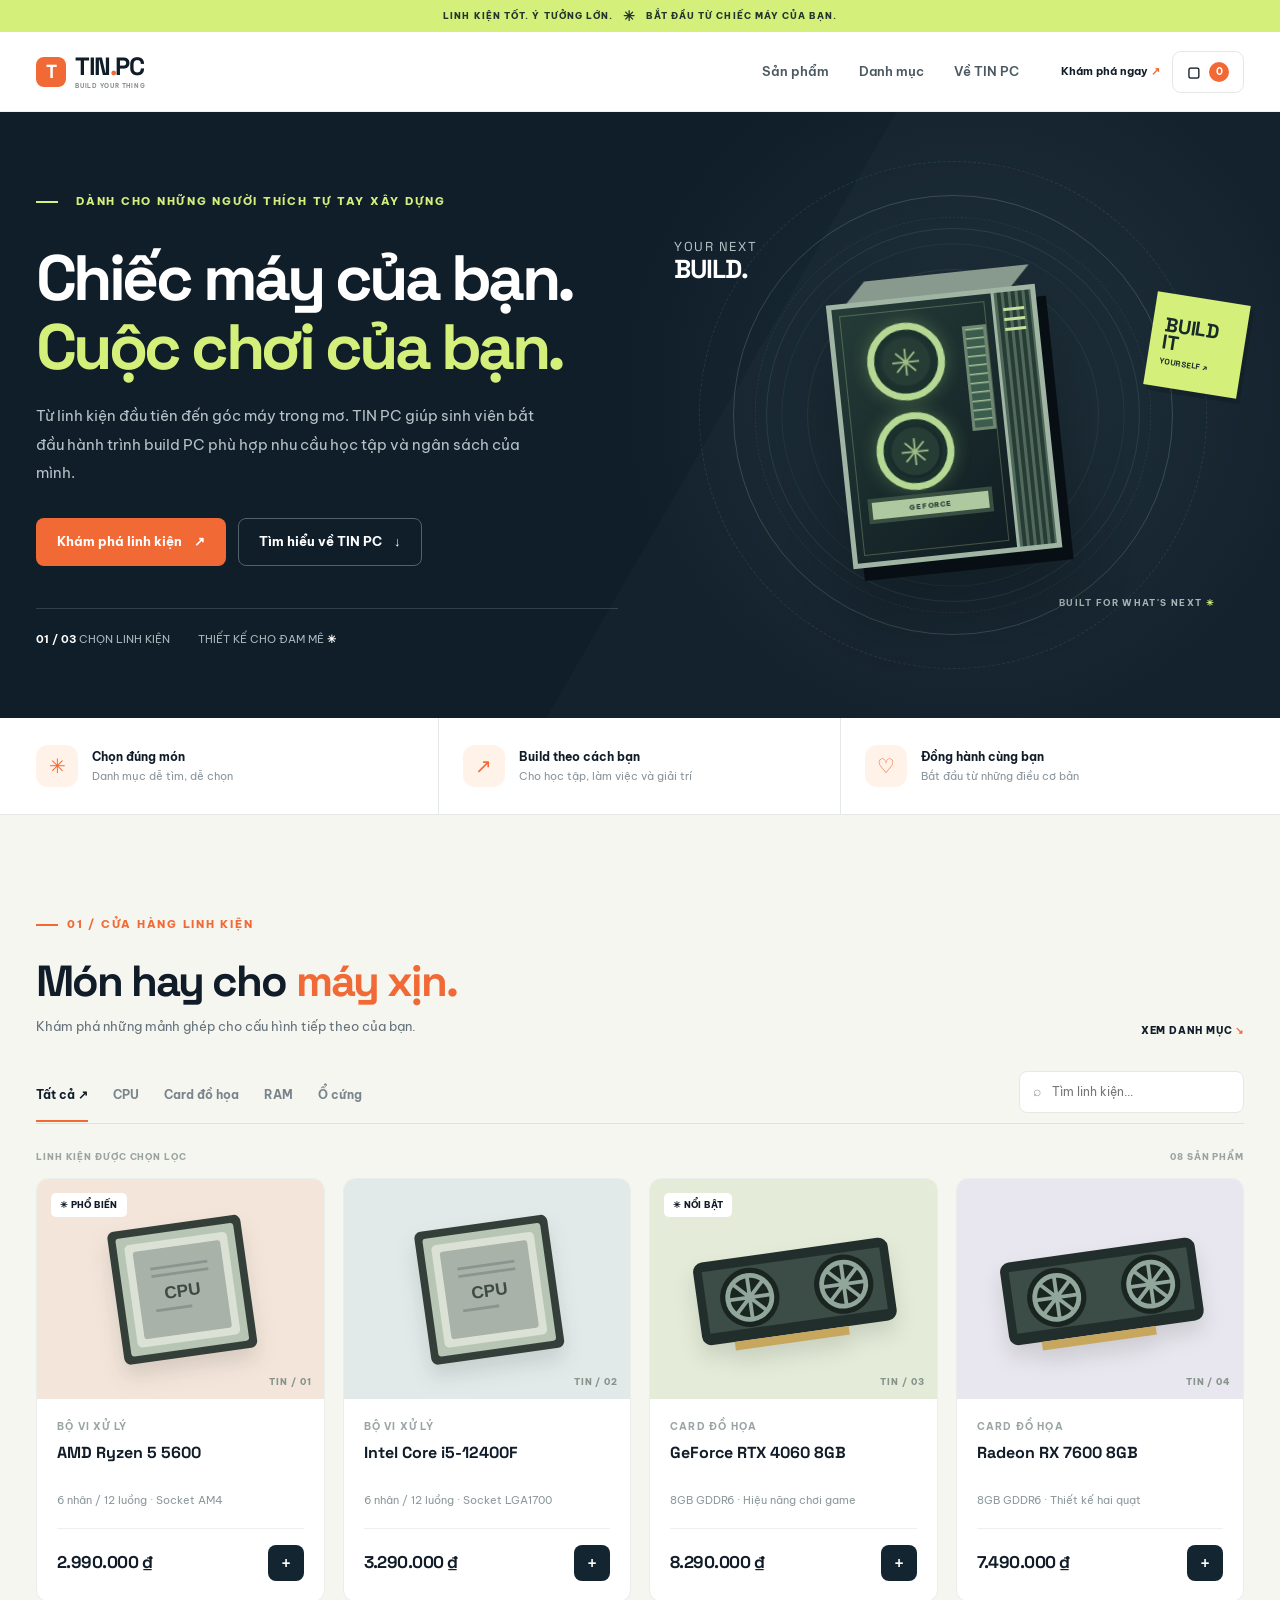
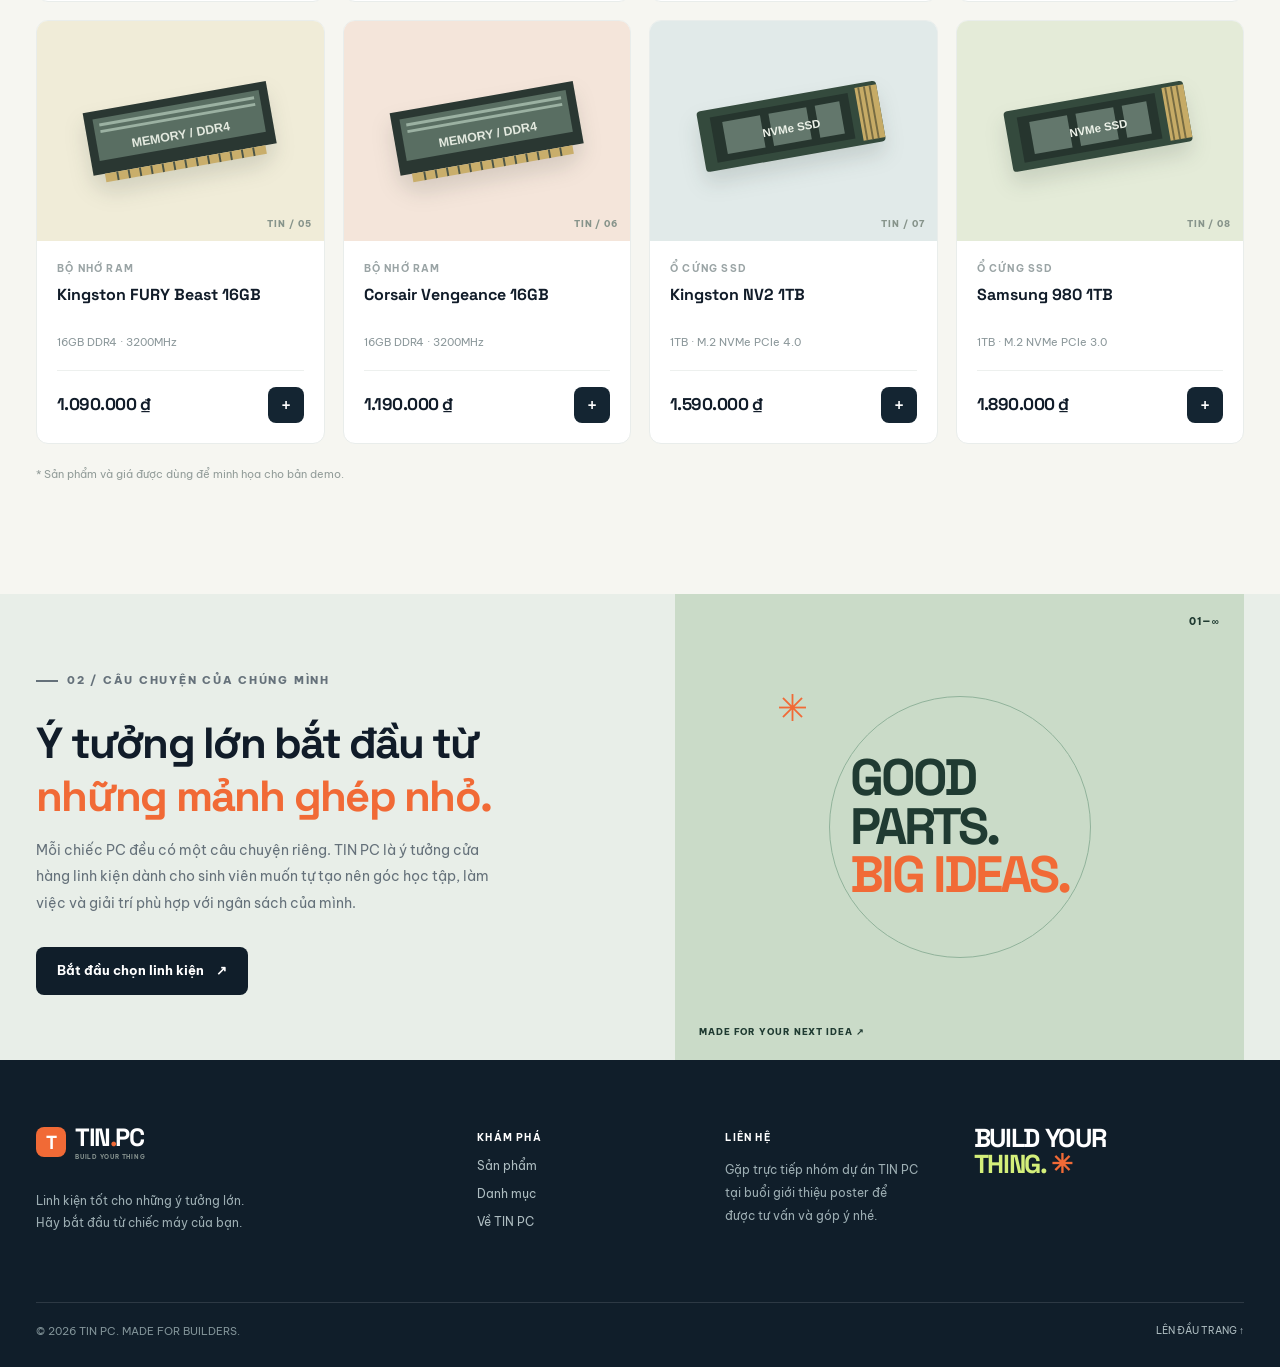
==== index.html @ 71686da0 "UPLOAD SOURCE" ====
<!doctype html>
<html lang="vi">
<head>
  <meta charset="utf-8">
  <meta name="viewport" content="width=device-width, initial-scale=1">
  <meta name="theme-color" content="#142c29">
  <meta name="description" content="TIN PC — góc linh kiện cho chiếc máy tính tiếp theo của bạn.">
  <title>TIN PC — Lắp máy theo cách của bạn</title>
  <link rel="stylesheet" href="styles.css">
  <script src="app.js" defer></script>
</head>
<body>
  <div class="announcement">LINH KIỆN TỐT. Ý TƯỞNG LỚN. <span>✳</span> BẮT ĐẦU TỪ CHIẾC MÁY CỦA BẠN.</div>
  <header class="site-header">
    <div class="container header-inner">
      <a class="logo" href="#top" aria-label="TIN PC — về đầu trang"><span class="logo-mark">T<span>✳</span></span><span>TIN<span class="logo-dot">.</span>PC<small>BUILD YOUR THING</small></span></a>
      <nav class="nav-links" aria-label="Điều hướng chính"><a href="#san-pham">Sản phẩm</a><a href="#danh-muc">Danh mục</a><a href="#ve-chung-toi">Về TIN PC</a></nav>
      <div class="header-actions"><a class="header-link" href="#san-pham">Khám phá ngay <span>↗</span></a><button class="icon-button cart-trigger" type="button" aria-label="Mở giỏ hàng"><span aria-hidden="true">▢</span><span class="cart-count">0</span></button></div>
    </div>
  </header>
  <main id="top">
    <section class="hero"><div class="container hero-inner">
      <div class="hero-copy"><p class="eyebrow"><span></span> DÀNH CHO NHỮNG NGƯỜI THÍCH TỰ TAY XÂY DỰNG</p><h1 class="hero-title">Chiếc máy của bạn.<br><em>Cuộc chơi của bạn.</em></h1><p class="hero-description">Từ linh kiện đầu tiên đến góc máy trong mơ. TIN PC giúp sinh viên bắt đầu hành trình build PC phù hợp nhu cầu học tập và ngân sách của mình.</p><div class="hero-actions"><a class="button button-primary" href="#san-pham">Khám phá linh kiện <span>↗</span></a><a class="button button-secondary" href="#ve-chung-toi">Tìm hiểu về TIN PC <span>↓</span></a></div><div class="hero-stats"><span><b>01 / 03</b> CHỌN LINH KIỆN</span><span>THIẾT KẾ CHO ĐAM MÊ <b>✳</b></span></div></div>
      <div class="hero-art" aria-hidden="true"><div class="orbit orbit-one"></div><div class="orbit orbit-two"></div><div class="hero-art-label">YOUR NEXT<br><strong>BUILD.</strong></div><div class="pc-illustration"><div class="pc-top"></div><div class="pc-body"><div class="pc-inner"><div class="pc-fan fan-one"></div><div class="pc-fan fan-two"></div><div class="pc-board"></div><div class="pc-gpu"><span>GEFORCE</span></div></div><div class="pc-front"><i></i><i></i><i></i></div></div></div><div class="hero-sticker">BUILD<br>IT<br><b>YOURSELF ↗</b></div><div class="hero-art-caption">BUILT FOR WHAT'S NEXT <span>✳</span></div></div>
    </div></section>
    <section class="benefits" aria-label="Điểm nổi bật"><div class="container benefits-inner"><div class="benefit"><span class="benefit-icon">✳</span><div><strong>Chọn đúng món</strong><small>Danh mục dễ tìm, dễ chọn</small></div></div><div class="benefit"><span class="benefit-icon">↗</span><div><strong>Build theo cách bạn</strong><small>Cho học tập, làm việc và giải trí</small></div></div><div class="benefit"><span class="benefit-icon">♡</span><div><strong>Đồng hành cùng bạn</strong><small>Bắt đầu từ những điều cơ bản</small></div></div></div></section>
    <section class="catalog-section section" id="san-pham"><div class="container"><div class="section-heading"><div><p class="section-kicker">01 / CỬA HÀNG LINH KIỆN</p><h2 class="section-title">Món hay cho <em>máy xịn.</em></h2><p class="section-description">Khám phá những mảnh ghép cho cấu hình tiếp theo của bạn.</p></div><a class="text-link" href="#danh-muc">XEM DANH MỤC <span>↘</span></a></div><div class="catalog-toolbar" id="danh-muc"><div class="category-tabs" role="group" aria-label="Lọc theo danh mục"><button class="category-tab is-active" data-category="all" type="button">Tất cả <span>↗</span></button><button class="category-tab" data-category="CPU" type="button">CPU</button><button class="category-tab" data-category="GPU" type="button">Card đồ họa</button><button class="category-tab" data-category="RAM" type="button">RAM</button><button class="category-tab" data-category="SSD" type="button">Ổ cứng</button></div><label class="search-box"><span aria-hidden="true">⌕</span><input id="search" type="search" placeholder="Tìm linh kiện..." aria-label="Tìm linh kiện"></label></div><div class="catalog-meta"><span>LINH KIỆN ĐƯỢC CHỌN LỌC</span><span id="product-count"></span></div><div class="product-grid" id="product-grid"></div><p class="empty-state" id="empty-state" hidden>Không tìm thấy linh kiện phù hợp. Hãy thử từ khóa hoặc danh mục khác.</p><p class="demo-note">* Sản phẩm và giá được dùng để minh họa cho bản demo.</p></div></section>
    <section class="build-section" id="ve-chung-toi"><div class="container build-inner"><div class="build-copy"><p class="section-kicker">02 / CÂU CHUYỆN CỦA CHÚNG MÌNH</p><h2>Ý tưởng lớn bắt đầu từ <em>những mảnh ghép nhỏ.</em></h2><p>Mỗi chiếc PC đều có một câu chuyện riêng. TIN PC là ý tưởng cửa hàng linh kiện dành cho sinh viên muốn tự tạo nên góc học tập, làm việc và giải trí phù hợp với ngân sách của mình.</p><a class="button button-dark" href="#san-pham">Bắt đầu chọn linh kiện <span>↗</span></a></div><div class="build-visual" aria-hidden="true"><span class="build-star">✳</span><span class="build-number">01—∞</span><div class="build-message">GOOD<br>PARTS.<br><em>BIG IDEAS.</em></div><span class="build-caption">MADE FOR YOUR NEXT IDEA ↗</span></div></div></section>
  </main>
  <footer class="footer"><div class="container"><div class="footer-grid"><div><a class="logo footer-logo" href="#top"><span class="logo-mark">T<span>✳</span></span><span>TIN<span class="logo-dot">.</span>PC<small>BUILD YOUR THING</small></span></a><p>Linh kiện tốt cho những ý tưởng lớn.<br>Hãy bắt đầu từ chiếc máy của bạn.</p></div><div><strong>KHÁM PHÁ</strong><a href="#san-pham">Sản phẩm</a><a href="#danh-muc">Danh mục</a><a href="#ve-chung-toi">Về TIN PC</a></div><div id="lien-he"><strong>LIÊN HỆ</strong><p>Gặp trực tiếp nhóm dự án TIN PC tại buổi giới thiệu poster để được tư vấn và góp ý nhé.</p></div><div class="footer-tagline">BUILD YOUR<br><em>THING.</em> <span>✳</span></div></div><div class="footer-bottom"><span>© 2026 TIN PC. MADE FOR BUILDERS.</span><a href="#top">LÊN ĐẦU TRANG ↑</a></div></div></footer>
  <div class="cart-overlay" id="cart-overlay" hidden></div>
  <aside class="cart-drawer" id="cart-drawer" role="dialog" aria-modal="true" aria-labelledby="cart-title" aria-hidden="true">
    <div class="cart-header"><div><p class="section-kicker">TIN PC / GIỎ HÀNG</p><h2 id="cart-title">Giỏ hàng của bạn<span>.</span></h2></div><button class="close-cart" type="button" aria-label="Đóng giỏ hàng">×</button></div>
    <div class="cart-items" id="cart-items"></div>
    <div class="cart-summary" id="cart-summary"><div><span>Tạm tính</span><strong id="cart-total">0 ₫</strong></div><p>Đây là bản demo. Không thanh toán hoặc đặt hàng thực tế.</p><button class="button button-primary checkout-button" type="button" disabled>Đặt hàng thử <span>↗</span></button><button class="continue-shopping" type="button">Tiếp tục chọn linh kiện</button></div>
    <form class="checkout-form" id="checkout-form" hidden>
      <p>Đây là đơn hàng mô phỏng. Không nhập thông tin cá nhân thật và không chuyển tiền.</p>
      <div class="checkout-identity"><strong>Thông tin khách hàng mẫu</strong><p>Tên: Sinh viên Demo<br>Số điện thoại: 000 000 0000</p></div>
      <fieldset class="checkout-options"><legend>Chọn cách thanh toán thử</legend><label class="checkout-option"><input type="radio" name="payment" value="Thanh toán khi nhận hàng (thử)" checked> Thanh toán khi nhận hàng (thử)</label><label class="checkout-option"><input type="radio" name="payment" value="Chuyển khoản (thử)"> Chuyển khoản (thử)</label></fieldset>
      <div class="checkout-total"><span>Tổng đơn hàng thử</span><strong id="checkout-total">0 ₫</strong></div>
      <button class="button button-primary" type="submit">Xác nhận đơn thử <span>↗</span></button><button class="checkout-back" type="button">← Quay lại giỏ hàng</button>
    </form>
    <div class="checkout-success" id="checkout-success" hidden role="status" aria-live="polite"><span aria-hidden="true">✳</span><h3>Đơn thử đã được xác nhận!</h3><p>Bạn đã hoàn tất trải nghiệm mua hàng tại TIN PC.</p><p id="confirmation-details"></p><p>Đây chỉ là mô phỏng: không có đơn hàng hay giao dịch thực tế.</p><button class="button button-primary success-close" type="button">Tiếp tục khám phá <span>↗</span></button></div>
  </aside>
</body>
</html>
---- styles.css ----
@import url('https://fonts.googleapis.com/css2?family=Be+Vietnam+Pro:wght@400;500;600;700;800&family=Space+Grotesk:wght@400;500;600;700&display=swap');

:root{--ink:#111c29;--muted:#65717a;--paper:#f6f6f1;--white:#fff;--line:#e4e8e6;--orange:#f16a36;--dark:#101e2a;--lime:#d4ef7a;--radius:16px;--shadow:0 16px 38px rgba(19,32,43,.08)}
*{box-sizing:border-box}
html{scroll-behavior:smooth}
body{margin:0;background:var(--paper);color:var(--ink);font-family:'Be Vietnam Pro',sans-serif;font-size:14px;line-height:1.6}
body:has(.cart-drawer.is-open){overflow:hidden}
a{color:inherit;text-decoration:none}
button,input{font:inherit}
button{cursor:pointer}
button:focus-visible,a:focus-visible,input:focus-visible{outline:3px solid #f9a071;outline-offset:3px}
img{max-width:100%;display:block}
.container,.header-inner,.hero-inner,.footer-grid{width:min(1220px,calc(100% - 72px));margin-inline:auto}
.site-header{height:80px;background:#fff;border-bottom:1px solid #edf0ed;position:relative;z-index:10}
.header-inner{height:100%;display:flex;align-items:center;gap:42px}
.logo{display:inline-flex;align-items:center;gap:9px;font-family:'Space Grotesk',sans-serif;font-weight:700;font-size:25px;letter-spacing:-1.5px;white-space:nowrap;line-height:1}
.logo-mark{width:30px;height:30px;border-radius:8px;background:var(--orange);display:inline-grid;place-items:center;color:#fff;font-size:19px;letter-spacing:0}
.logo span:last-child{color:var(--orange)}
.nav-links{display:flex;align-items:center;gap:30px;margin-left:auto;font-weight:600;color:#4b5962;font-size:13px}
.nav-links a:hover{color:var(--orange)}
.header-actions{display:flex;align-items:center;gap:12px}
.icon-button{position:relative;display:inline-flex;align-items:center;justify-content:center;gap:9px;height:42px;padding:0 14px;border:1px solid var(--line);border-radius:9px;background:#fff;color:var(--ink);font-weight:700}
.icon-button:hover{border-color:var(--orange)}
.cart-count{display:grid;place-items:center;min-width:20px;height:20px;padding:0 5px;border-radius:50%;background:var(--orange);color:#fff;font-size:10px;line-height:1}
.hero{overflow:hidden;background:var(--dark);color:#fff;position:relative}
.hero:before{content:'';position:absolute;inset:0;background:radial-gradient(circle at 76% 46%,rgba(76,110,108,.2),transparent 34%),linear-gradient(120deg,transparent 55%,rgba(255,255,255,.018) 55%);pointer-events:none}
.hero-inner{min-height:500px;display:grid;grid-template-columns:1fr 1fr;align-items:center;gap:45px;position:relative}
.hero-copy{padding:70px 0;max-width:600px;position:relative;z-index:1}
.eyebrow,.section-kicker{display:inline-flex;align-items:center;gap:9px;color:var(--orange);font-size:11px;font-weight:800;text-transform:uppercase;letter-spacing:.16em}
.hero .eyebrow{color:var(--lime)}
.eyebrow:before,.section-kicker:before{content:'';width:22px;height:2px;background:currentColor}
.hero-title{font-family:'Space Grotesk','Be Vietnam Pro',sans-serif;font-size:clamp(44px,5vw,68px);letter-spacing:-.055em;line-height:1.08;margin:22px 0 20px;max-width:650px}
.hero-title em,.hero-title span{font-style:normal;color:var(--lime)}
.hero-description{font-size:15px;line-height:1.9;color:#b6c3c8;max-width:500px;margin:0}
.hero-actions{display:flex;align-items:center;flex-wrap:wrap;gap:12px;margin-top:30px}
.button{min-height:48px;padding:0 20px;border-radius:8px;display:inline-flex;align-items:center;justify-content:center;gap:12px;font-size:13px;font-weight:700;border:1px solid transparent;transition:transform .2s,background .2s,border-color .2s}
.button:hover{transform:translateY(-2px)}
.button-primary{background:var(--orange);color:#fff}
.button-primary:hover{background:#d95627}
.button-secondary{border-color:#52616a;color:#fff;background:transparent}
.button-secondary:hover{border-color:#fff}
.hero-stats{display:flex;gap:28px;margin-top:42px;padding-top:22px;border-top:1px solid rgba(255,255,255,.14);color:#aab9bd;font-size:11px}
.hero-stats strong{display:block;color:#fff;font-family:'Space Grotesk',sans-serif;font-size:21px;line-height:1.3}
.hero-art{position:relative;min-height:450px;display:grid;place-items:center}
.orbit{position:absolute;width:min(440px,90%);aspect-ratio:1;border:1px solid rgba(207,230,199,.18);border-radius:50%}
.orbit:before,.orbit:after{content:'';position:absolute;border:1px solid rgba(207,230,199,.1);border-radius:50%;inset:32px}
.orbit:after{inset:-35px;border-style:dashed}
.pc-illustration{position:relative;z-index:1;filter:drop-shadow(0 35px 38px rgba(0,0,0,.3))}
.pc-illustration img{max-height:430px;object-fit:contain}
.benefits{display:grid;grid-template-columns:repeat(4,1fr);gap:0;background:#fff;border-bottom:1px solid var(--line)}
.benefit{display:flex;align-items:center;gap:14px;padding:27px 24px;border-right:1px solid var(--line)}
.benefit:first-child{padding-left:max(36px,calc((100vw - 1220px)/2))}
.benefit:last-child{border-right:0}
.benefit-icon{flex:none;width:42px;height:42px;display:grid;place-items:center;border-radius:12px;background:#fff2e9;color:var(--orange);font-size:20px}
.benefit strong{display:block;font-size:12px;line-height:1.5}
.benefit p,.benefit small{display:block;margin:3px 0 0;color:#89939a;font-size:11px;line-height:1.4}
.catalog-section{padding:90px 0 100px}
.section-heading{display:flex;align-items:end;justify-content:space-between;gap:24px;margin-bottom:32px}
.section-title{font-family:'Space Grotesk','Be Vietnam Pro',sans-serif;font-size:clamp(31px,3.4vw,44px);letter-spacing:-.045em;line-height:1.2;margin:10px 0 0}
.section-description{color:var(--muted);font-size:13px;line-height:1.8;max-width:400px;margin:8px 0 0}
.catalog-toolbar{display:flex;justify-content:space-between;align-items:center;gap:20px;border-bottom:1px solid #dce3df;margin-bottom:26px}
.category-tabs{display:flex;gap:25px;overflow-x:auto;scrollbar-width:none}
.category-tabs::-webkit-scrollbar{display:none}
.category-tab{border:0;border-bottom:2px solid transparent;background:transparent;padding:14px 0 16px;white-space:nowrap;color:#79858b;font-size:12px;font-weight:700}
.category-tab:hover,.category-tab.is-active,.category-tab[aria-selected=true]{border-color:var(--orange);color:var(--ink)}
.search-box{display:flex;align-items:center;gap:9px;background:#fff;border:1px solid var(--line);border-radius:8px;padding:0 13px;height:42px;color:#89969c;min-width:225px;margin-bottom:10px}
.search-box input{width:100%;border:0;outline:0;background:transparent;color:var(--ink);font-size:12px}
.search-box input:focus-visible{outline:0}
.product-grid{display:grid;grid-template-columns:repeat(4,minmax(0,1fr));gap:18px}
.product-card{position:relative;background:#fff;border:1px solid #e9edeb;border-radius:12px;overflow:hidden;transition:transform .2s,box-shadow .2s}
.product-card:hover{transform:translateY(-4px);box-shadow:var(--shadow)}
.product-image{height:220px;background:#f0f3f0;display:grid;place-items:center;overflow:hidden;position:relative}
.product-image img{width:80%;height:80%;object-fit:contain;transition:transform .25s}
.product-card:hover .product-image img{transform:scale(1.05)}
.product-badge{position:absolute;z-index:2;top:14px;left:14px;background:#fff;color:var(--ink);padding:5px 9px;border-radius:5px;font-size:9px;font-weight:800;text-transform:uppercase;letter-spacing:.04em}
.product-info{padding:20px}
.product-category{font-size:10px;text-transform:uppercase;letter-spacing:.12em;color:#9aa4a5;font-weight:700;margin:0 0 7px}
.product-name{font-family:'Space Grotesk','Be Vietnam Pro',sans-serif;font-weight:700;line-height:1.35;font-size:16px;min-height:43px;margin:0}
.product-spec{font-size:11px;color:#8c989b;margin:7px 0 18px;min-height:18px}
.product-bottom{display:flex;align-items:center;justify-content:space-between;gap:8px;padding-top:16px;border-top:1px solid #edf0ee}
.product-price{font-family:'Space Grotesk','Be Vietnam Pro',sans-serif;font-size:17px;font-weight:700;letter-spacing:-.03em}
.add-button{width:36px;height:36px;display:grid;place-items:center;flex:none;border:0;border-radius:8px;background:#142532;color:#fff;font-size:20px;line-height:1}
.add-button:hover{background:var(--orange)}
.empty-state{grid-column:1/-1;text-align:center;padding:50px;color:var(--muted)}
.build-section{background:#e8eee8;overflow:hidden}
.build-section>.container{display:grid;grid-template-columns:1fr 1fr;align-items:center;gap:70px;min-height:360px}
.build-copy{padding:65px 0}
.build-copy p{max-width:470px;color:var(--muted);line-height:1.9}
.build-copy .button{margin-top:16px}
.build-visual{height:100%;min-height:360px;display:grid;place-items:center;position:relative}
.build-visual:before{content:'';position:absolute;width:300px;height:300px;border-radius:50%;background:#d5e3d2}
.build-visual>*{position:relative}
.footer{background:#101e2a;color:#fff;padding:65px 0 26px}
.footer-grid{display:grid;grid-template-columns:2fr 1fr 1fr 1.4fr;gap:55px;padding-bottom:55px}
.footer .logo{margin-bottom:18px}
.footer p{color:#9daeb3;max-width:330px;font-size:12px;line-height:1.9}
.footer h3,.footer h4{font-size:12px;margin:0 0 18px}
.footer a:not(.logo){display:block;color:#aebdc1;font-size:12px;margin:9px 0}
.footer a:hover{color:#fff}
.footer-bottom{width:min(1220px,calc(100% - 72px));margin:auto;padding-top:20px;border-top:1px solid rgba(255,255,255,.12);display:flex;justify-content:space-between;gap:20px;color:#819398;font-size:11px}
.cart-overlay{position:fixed;inset:0;background:rgba(9,19,26,.55);z-index:50;opacity:0;visibility:hidden;transition:opacity .2s,visibility .2s}
.cart-overlay.is-open{opacity:1;visibility:visible}
.cart-drawer{position:fixed;right:0;top:0;bottom:0;width:min(440px,100%);background:#fff;z-index:51;display:flex;flex-direction:column;transform:translateX(100%);visibility:hidden;transition:transform .25s,visibility .25s;box-shadow:-12px 0 40px rgba(0,0,0,.1)}
.cart-drawer.is-open{transform:translateX(0);visibility:visible}
.cart-header{padding:24px;display:flex;align-items:center;justify-content:space-between;border-bottom:1px solid var(--line)}
.cart-header h2{margin:0;font-family:'Space Grotesk','Be Vietnam Pro',sans-serif;font-size:24px}
.cart-items{padding:24px;overflow-y:auto;flex:1}
.cart-item{display:grid;grid-template-columns:64px 1fr auto;gap:14px;align-items:center;padding:14px 0;border-bottom:1px solid var(--line)}
.cart-item img{width:64px;height:64px;object-fit:contain;background:#f3f5f3;border-radius:8px}
.cart-item h3{font-size:13px;margin:0 0 4px}
.cart-item p{font-size:12px;color:var(--muted);margin:0}
.cart-item button{border:0;background:transparent;color:var(--orange);font-weight:700}
.cart-summary{padding:24px;border-top:1px solid var(--line)}
.cart-summary>div{display:flex;justify-content:space-between;align-items:center;margin-bottom:18px}
.cart-summary .button{width:100%}
.cart-summary p{font-size:11px;color:var(--muted);margin:12px 0 0;text-align:center}
[hidden]{display:none!important}
@media(max-width:950px){.container,.header-inner,.hero-inner,.footer-grid,.footer-bottom{width:min(100% - 48px,1220px)}.header-inner{gap:20px}.nav-links{gap:17px}.hero-inner{min-height:440px}.hero-art{min-height:400px}.benefits{grid-template-columns:repeat(2,1fr)}.benefit:first-child{padding-left:24px}.benefit:nth-child(2){border-right:0}.benefit:nth-child(-n+2){border-bottom:1px solid var(--line)}.product-grid{grid-template-columns:repeat(3,minmax(0,1fr))}.footer-grid{grid-template-columns:2fr 1fr 1fr;gap:35px}.footer-grid>div:last-child{grid-column:1/-1}}
@media(max-width:680px){.container,.header-inner,.hero-inner,.footer-grid,.footer-bottom{width:calc(100% - 36px)}.site-header{height:68px}.logo{font-size:22px}.nav-links{display:none}.header-actions{margin-left:auto}.hero-inner{grid-template-columns:1fr;gap:0}.hero-copy{padding:58px 0 25px}.hero-title{font-size:43px}.hero-art{min-height:290px}.orbit{width:260px}.pc-illustration img{max-height:280px}.hero-stats{margin-top:30px;gap:20px}.benefit{padding:18px 14px;gap:9px}.benefit:first-child{padding-left:14px}.benefit-icon{width:36px;height:36px;font-size:17px}.benefit strong{font-size:11px}.benefit p,.benefit small{font-size:10px}.catalog-section{padding:65px 0}.section-heading{display:block}.catalog-toolbar{align-items:stretch;flex-direction:column-reverse;gap:2px}.search-box{margin-bottom:2px}.category-tabs{gap:20px}.product-grid{grid-template-columns:repeat(2,minmax(0,1fr));gap:10px}.product-image{height:165px}.product-info{padding:14px}.product-name{font-size:14px}.product-price{font-size:15px}.product-spec{font-size:10px}.build-section>.container{grid-template-columns:1fr;gap:0}.build-copy{padding:55px 0 10px}.build-visual{min-height:250px}.build-visual:before{width:220px;height:220px}.footer-grid{grid-template-columns:1fr 1fr;gap:30px}.footer-grid>div:first-child,.footer-grid>div:last-child{grid-column:1/-1}.footer-bottom{flex-direction:column;gap:5px}}
@media(max-width:390px){.hero-title{font-size:37px}.product-grid{grid-template-columns:1fr 1fr}.product-image{height:135px}.product-bottom{align-items:flex-start;flex-direction:column}.add-button{width:100%}}
@media(prefers-reduced-motion:reduce){*,*:before,*:after{scroll-behavior:auto!important;transition:none!important;animation:none!important}}
/* Details for the storefront artwork and editorial sections. */
.announcement{min-height:31px;display:flex;justify-content:center;align-items:center;gap:10px;background:#d4ef7a;color:#22362e;font-size:9px;font-weight:800;letter-spacing:.12em;text-align:center;padding:5px 16px}
.announcement span{font-size:14px}
.logo>span:last-child{color:inherit;position:relative}
.logo .logo-dot{color:var(--orange)}
.logo small{display:block;margin-top:4px;font-family:'Be Vietnam Pro',sans-serif;font-size:6px;letter-spacing:.13em;color:#85918e}
.logo-mark{position:relative;font-family:'Space Grotesk',sans-serif}
.logo-mark span{position:absolute;right:2px;top:1px;font-size:8px;color:#fff}
.header-link{font-size:11px;font-weight:700;white-space:nowrap}
.header-link span{color:var(--orange)}
.hero-stats b{color:#fff}
.hero-art-label{position:absolute;top:50px;left:2%;font-family:'Space Grotesk',sans-serif;font-size:13px;line-height:1.1;letter-spacing:.12em;color:#b5c6c7}
.hero-art-label strong{font-size:26px;letter-spacing:-.04em;color:#fff}
.orbit-two{transform:scale(.78);border-color:rgba(207,230,199,.08)}
.pc-illustration{width:230px;height:285px;transform:rotate(-6deg)}
.pc-top{position:absolute;top:0;left:18px;width:188px;height:23px;background:#879a8d;clip-path:polygon(12% 0,100% 0,88% 100%,0 100%)}
.pc-body{position:absolute;inset:20px 20px 0 0;background:#233934;border:5px solid #a1b5a4;box-shadow:10px 13px 0 #080f14, inset 0 0 0 2px #253831;display:flex}
.pc-inner{position:relative;width:80%;height:100%;background:linear-gradient(140deg,#253c38,#101c22);overflow:hidden}
.pc-inner:after{content:'';position:absolute;inset:7px;border:1px solid rgba(217,242,177,.25)}
.pc-fan{position:absolute;width:78px;height:78px;border:7px solid #b5d994;border-radius:50%;box-shadow:0 0 18px rgba(173,231,126,.28),inset 0 0 0 5px #1a312c;left:30px}
.pc-fan:before{content:'✳';display:grid;place-items:center;position:absolute;inset:8px;border-radius:50%;background:#263d35;color:#9cbd86;font-size:37px;line-height:1}
.fan-one{top:20px}.fan-two{top:110px}
.pc-board{position:absolute;right:8px;top:30px;width:24px;height:105px;border:3px solid #6e8772;background:repeating-linear-gradient(0deg,#3c5d4d 0 7px,#a4be94 8px 9px)}
.pc-gpu{position:absolute;bottom:38px;left:16px;width:125px;height:25px;background:#aec9a0;border:4px solid #394f42;display:grid;place-items:center;color:#25362e;font-size:7px;letter-spacing:.12em;font-weight:800}
.pc-front{width:20%;background:repeating-linear-gradient(90deg,#506b5c 0 3px,#283c36 3px 7px);border-left:3px solid #a1b5a4;display:flex;flex-direction:column;gap:7px;padding:16px 8px}
.pc-front i{height:3px;background:#c0e29d}
.hero-sticker{position:absolute;right:0;top:24%;width:94px;height:94px;background:var(--lime);color:#172b28;transform:rotate(9deg);display:grid;align-content:center;padding:12px;font-family:'Space Grotesk',sans-serif;font-size:20px;font-weight:700;line-height:.9;box-shadow:4px 5px 0 rgba(0,0,0,.15)}
.hero-sticker b{font-size:8px;letter-spacing:.07em;margin-top:7px}
.hero-art-caption{position:absolute;bottom:30px;right:5%;font-size:9px;letter-spacing:.15em;font-weight:700;color:#a5b8b5}
.hero-art-caption span{color:var(--lime)}
.benefits{display:block}
.benefits-inner{display:grid;grid-template-columns:repeat(3,1fr)}
.benefit:first-child{padding-left:0}
.benefit:last-child{padding-right:0}
.text-link{font-size:10px;font-weight:800;letter-spacing:.08em;white-space:nowrap}
.text-link span{color:var(--orange)}
.section-title em,.build-copy h2 em{font-style:normal;color:var(--orange)}
.catalog-meta{display:flex;justify-content:space-between;color:#9ba5a1;font-size:9px;letter-spacing:.1em;font-weight:800;margin:0 0 14px}
.demo-note{color:#929c99;font-size:11px;margin-top:22px}
.build-copy h2{font-family:'Space Grotesk','Be Vietnam Pro',sans-serif;font-size:clamp(32px,3.4vw,45px);line-height:1.2;letter-spacing:-.04em;margin:15px 0}
.button-dark{background:var(--dark);color:#fff}
.button-dark:hover{background:var(--orange)}
.build-visual{min-height:360px;background:#cadbc8;color:#203b32;overflow:hidden}
.build-visual:before{width:260px;height:260px;border:1px solid #91b39b;background:transparent}
.build-message{font-family:'Space Grotesk',sans-serif;font-size:clamp(36px,4vw,58px);line-height:.95;font-weight:700;letter-spacing:-.06em;z-index:1}
.build-message em{font-style:normal;color:#f16a36}
.build-star{position:absolute;top:18%;left:18%;font-size:37px;color:#f16a36}
.build-number{position:absolute;top:20px;right:24px;font-size:10px;font-weight:800;letter-spacing:.1em}
.build-caption{position:absolute;bottom:20px;left:24px;font-size:9px;font-weight:800;letter-spacing:.1em}
.footer .footer-grid{width:100%;margin:0}
.footer .footer-bottom{width:100%;margin:0}
.footer-grid strong{font-size:10px;letter-spacing:.12em}
.footer-tagline{font-family:'Space Grotesk',sans-serif;font-size:26px;font-weight:700;line-height:1;letter-spacing:-.05em}
.footer-tagline em{font-style:normal;color:var(--lime)}
.footer-tagline span{color:var(--orange)}
.footer-bottom a:not(.logo){margin:0;font-size:10px}
.close-cart{border:0;background:#f2f4f2;width:38px;height:38px;border-radius:8px;font-size:24px;line-height:1}
.cart-header .section-kicker{margin:0 0 5px;font-size:9px}
.cart-header h2 span{color:var(--orange)}
.checkout-button{margin-top:14px}
.checkout-button:disabled{opacity:.55;cursor:not-allowed;transform:none}
.continue-shopping{border:0;background:transparent;display:block;margin:16px auto 0;font-size:12px;font-weight:700;text-decoration:underline}
@media(max-width:950px){.benefit:nth-child(-n+2){border-bottom:0}.benefit:nth-child(2){border-right:1px solid var(--line)}.benefit:first-child{padding-left:0}}
@media(max-width:680px){.header-link{display:none}.announcement{font-size:8px}.benefits-inner{grid-template-columns:1fr}.benefit,.benefit:first-child,.benefit:last-child{padding:14px 0;border-right:0;border-bottom:1px solid var(--line)}.benefit:last-child{border-bottom:0}.hero-art-label{top:20px}.hero-sticker{right:8%;top:20%}.hero-art-caption{bottom:15px}.pc-illustration{transform:scale(.75) rotate(-6deg)}.build-visual{margin-bottom:0;min-height:250px}.footer .footer-grid>div:last-child{grid-column:auto}}
.product-image svg{width:82%;height:82%;max-width:230px;filter:drop-shadow(0 12px 10px rgba(24,42,32,.13));transition:transform .25s}
.product-card:hover .product-image svg{transform:scale(1.06) rotate(2deg)}
.product-image.peach,.cart-item-art.peach{background:#f4e5da}
.product-image.blue,.cart-item-art.blue{background:#e1eae9}
.product-image.sage,.cart-item-art.sage{background:#e4ebd8}
.product-image.lavender,.cart-item-art.lavender{background:#e8e6ee}
.product-image.yellow,.cart-item-art.yellow{background:#f0ecd8}
.product-index{position:absolute;right:12px;bottom:10px;color:#87948b;font-size:9px;font-weight:800;letter-spacing:.1em}
.cart-item-art{width:64px;height:64px;border-radius:8px;display:grid;place-items:center;overflow:hidden}
.cart-item-art svg{width:95%;height:95%}
.cart-item-info strong,.cart-item-info small{display:block}
.cart-item-info strong{font-size:12px;line-height:1.4}
.cart-item-info small{font-size:11px;color:var(--muted);margin-top:4px}
.quantity-control{display:flex;align-items:center;gap:12px;margin-top:8px;font-size:12px}
.cart-item .quantity-control button{width:22px;height:22px;background:#f1f4f1;color:var(--ink);border-radius:4px;line-height:1}
.cart-item .remove-item{font-size:20px;color:#91a09a;align-self:start}
.cart-empty{display:flex;flex-direction:column;align-items:center;justify-content:center;text-align:center;min-height:250px;color:var(--muted)}
.cart-empty span{font-size:38px;color:var(--orange)}
.cart-empty strong{color:var(--ink);font-size:15px;margin-top:10px}
.cart-empty p{font-size:12px;max-width:220px}
.checkout-form{display:grid;gap:12px;margin-top:16px}
.checkout-field{display:grid;gap:5px;font-size:11px;font-weight:700;color:var(--ink)}
.checkout-field input,.checkout-field textarea,.checkout-field select,.checkout-form input,.checkout-form textarea,.checkout-form select{width:100%;min-height:40px;padding:10px 12px;border:1px solid #dce4de;border-radius:7px;background:#fff;color:var(--ink);font:inherit}
.checkout-field textarea,.checkout-form textarea{resize:vertical;min-height:70px}
.checkout-form .button{width:100%}
.checkout-success{padding:18px;border-radius:8px;background:#edf6e7;color:#305138;font-size:12px;line-height:1.6}
.checkout-identity{display:grid;grid-template-columns:1fr 1fr;gap:10px}
.checkout-options{display:grid;gap:8px;margin:0;padding:0;border:0}
.checkout-options legend{font-size:11px;font-weight:700;margin-bottom:7px}
.checkout-option{display:flex;align-items:center;gap:9px;padding:10px 12px;border:1px solid #dce4de;border-radius:7px;font-size:12px;cursor:pointer}
.checkout-option:has(input:checked){border-color:var(--orange);background:#fff7f2}
.checkout-option input{width:auto;min-height:0;accent-color:var(--orange)}
.checkout-back{border:0;background:transparent;color:var(--muted);font-size:12px;font-weight:700;text-decoration:underline;padding:8px}
@media(max-width:390px){.checkout-identity{grid-template-columns:1fr}}
.checkout-form,.checkout-success{margin:0;padding:24px;overflow-y:auto;flex:1;align-content:start}
.checkout-form>p{margin:0;color:var(--muted);font-size:12px}
.checkout-identity{display:block;padding:12px;background:#f3f6f2;border-radius:8px;font-size:12px}
.checkout-identity p{margin:5px 0 0;color:var(--muted)}
.checkout-total{display:flex;justify-content:space-between;gap:12px;padding:14px 0;border-top:1px solid var(--line);font-size:13px}
.checkout-success{background:#edf6e7}
.checkout-success>span{font-size:32px;color:var(--orange)}
.checkout-success h3{font-size:20px;margin:10px 0}
.checkout-success .button{margin-top:12px}
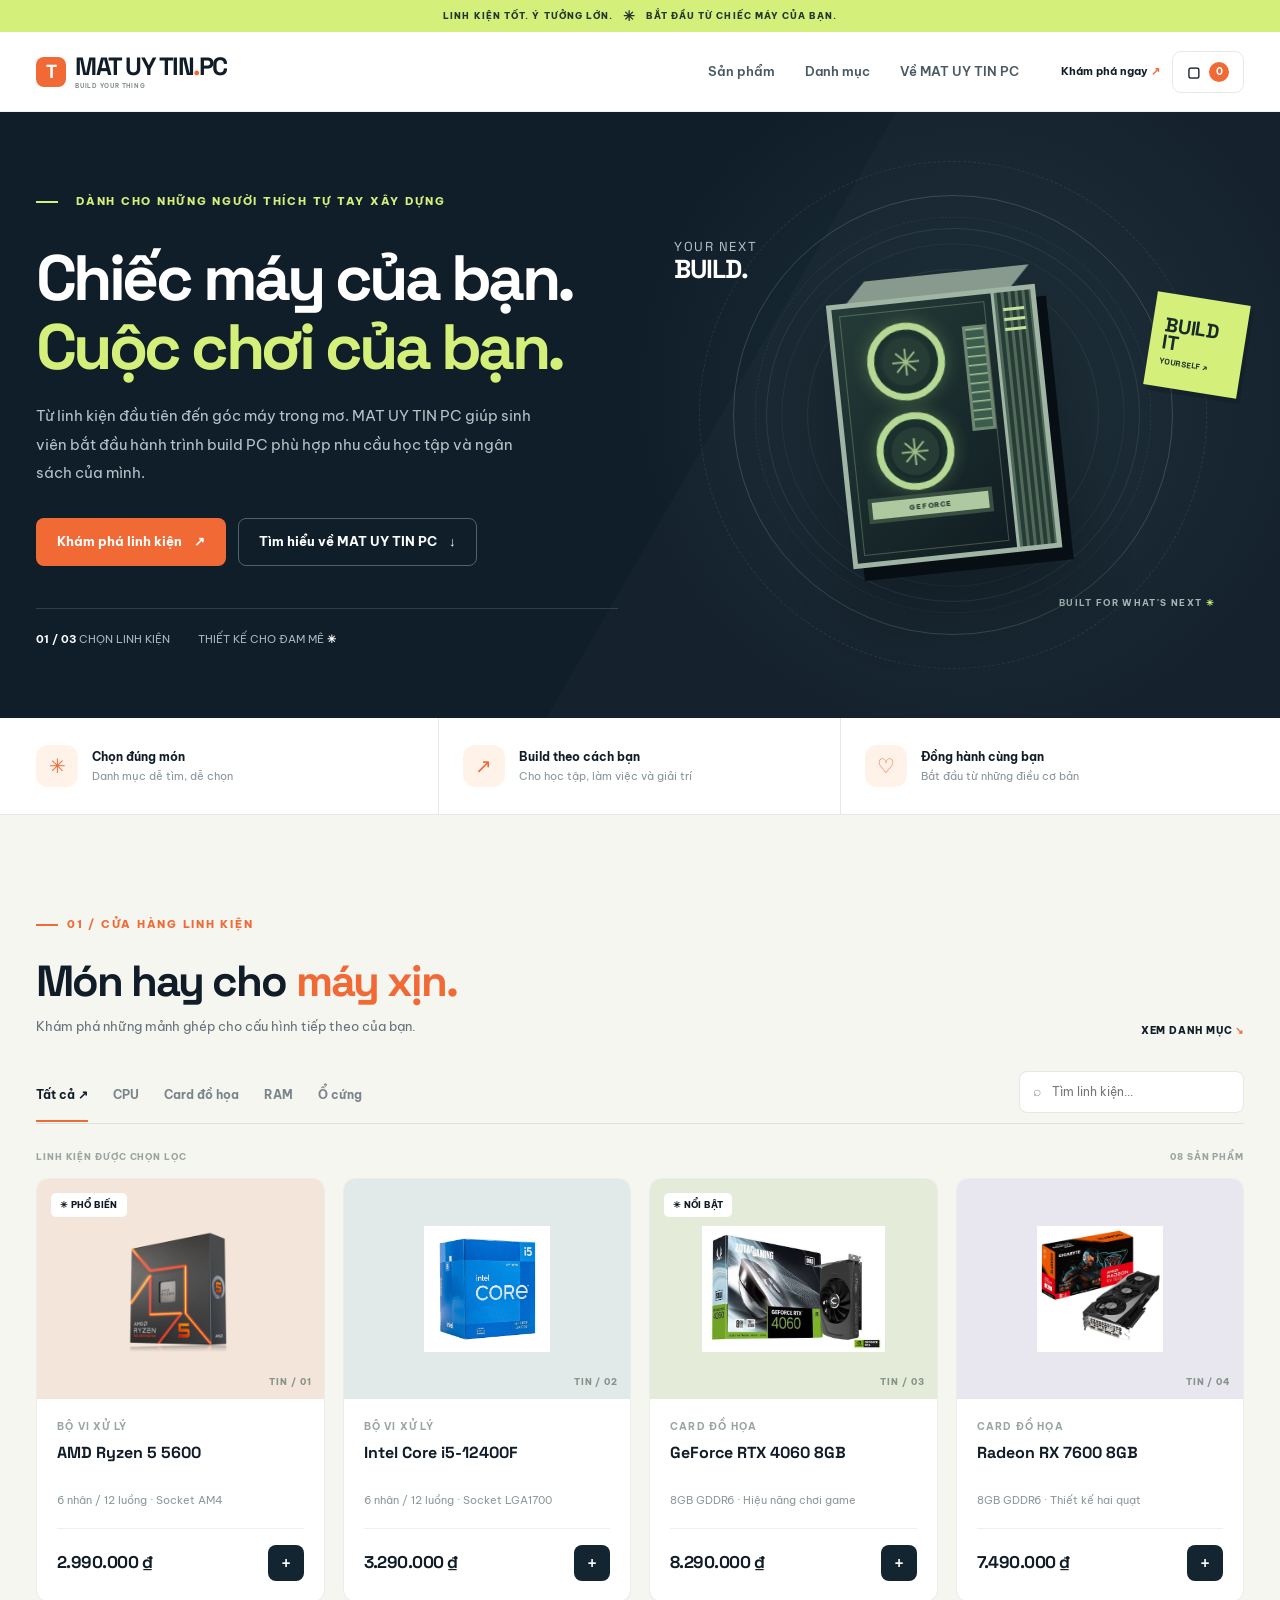
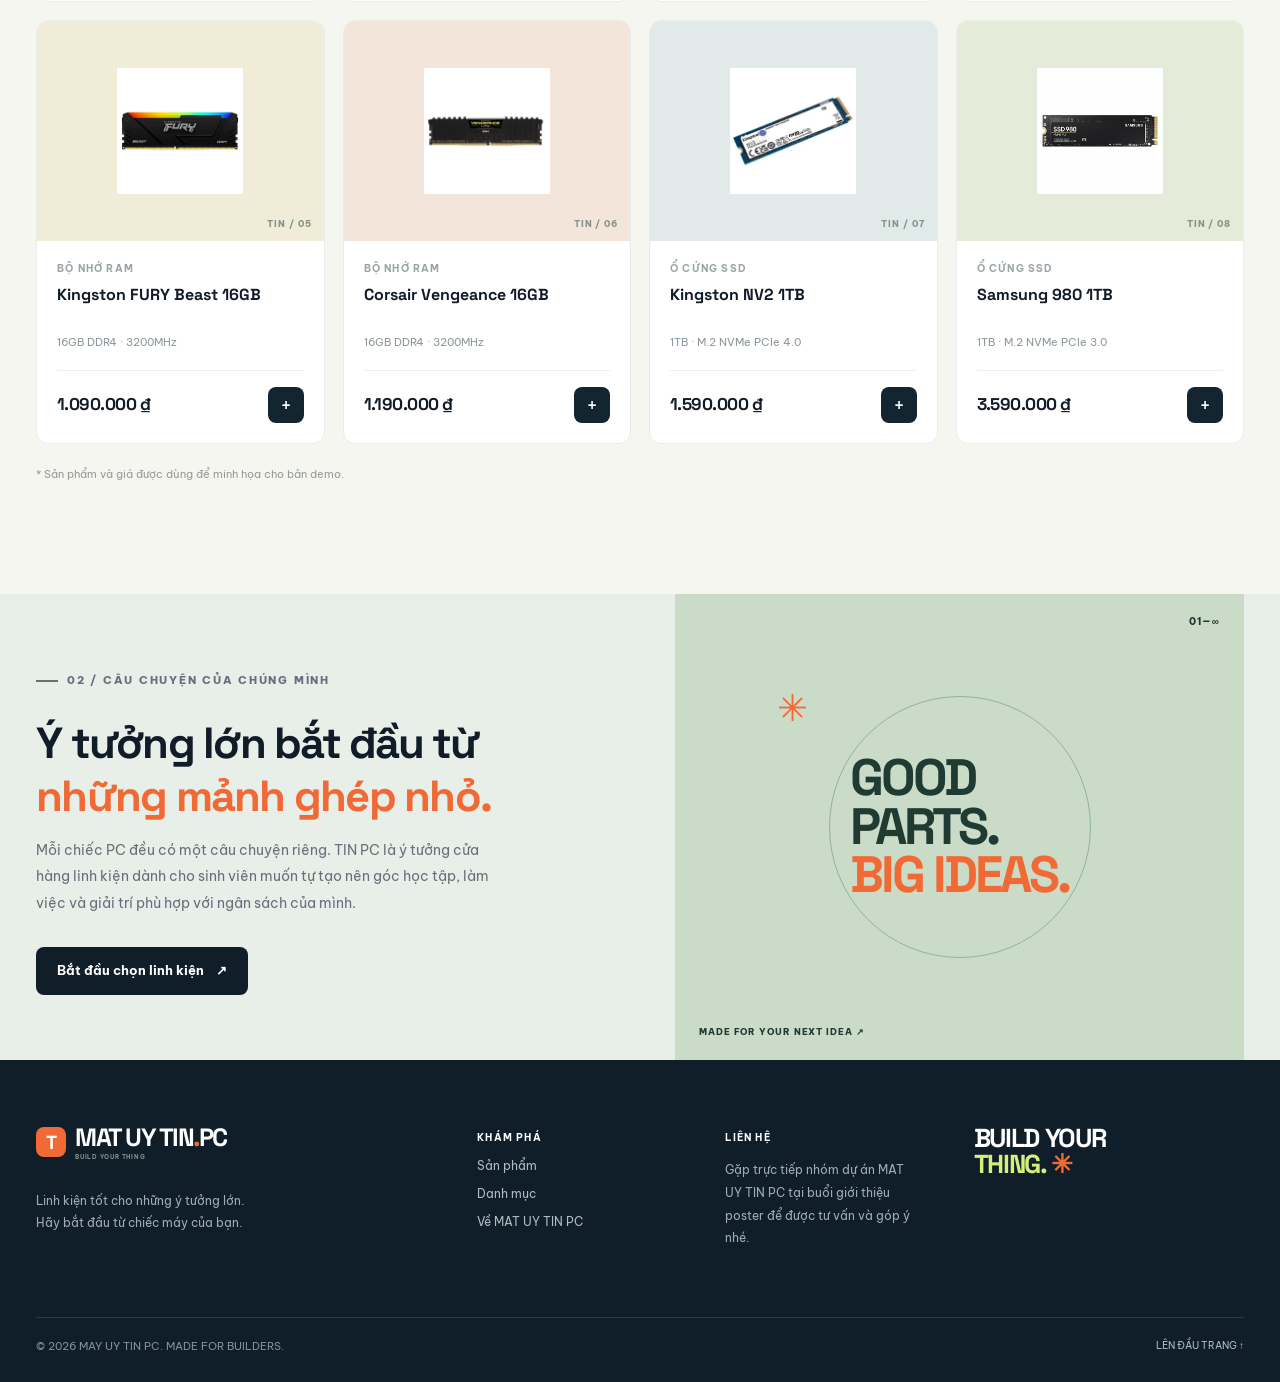
==== commit 3499729e: "update "TIN PC" to "MAT UY TIN PC"" ====
--- a/index.html
+++ b/index.html
@@ -4,8 +4,8 @@
   <meta charset="utf-8">
   <meta name="viewport" content="width=device-width, initial-scale=1">
   <meta name="theme-color" content="#142c29">
-  <meta name="description" content="TIN PC — góc linh kiện cho chiếc máy tính tiếp theo của bạn.">
-  <title>TIN PC — Lắp máy theo cách của bạn</title>
+  <meta name="description" content="MAT UY TIN PC — góc linh kiện cho chiếc máy tính tiếp theo của bạn.">
+  <title>MAT UY TIN PC — Lắp máy theo cách của bạn</title>
   <link rel="stylesheet" href="styles.css">
   <script src="app.js" defer></script>
 </head>
@@ -13,24 +13,24 @@
   <div class="announcement">LINH KIỆN TỐT. Ý TƯỞNG LỚN. <span>✳</span> BẮT ĐẦU TỪ CHIẾC MÁY CỦA BẠN.</div>
   <header class="site-header">
     <div class="container header-inner">
-      <a class="logo" href="#top" aria-label="TIN PC — về đầu trang"><span class="logo-mark">T<span>✳</span></span><span>TIN<span class="logo-dot">.</span>PC<small>BUILD YOUR THING</small></span></a>
-      <nav class="nav-links" aria-label="Điều hướng chính"><a href="#san-pham">Sản phẩm</a><a href="#danh-muc">Danh mục</a><a href="#ve-chung-toi">Về TIN PC</a></nav>
+      <a class="logo" href="#top" aria-label="MAT UY TIN PC — về đầu trang"><span class="logo-mark">T<span>✳</span></span><span>MAT UY TIN<span class="logo-dot">.</span>PC<small>BUILD YOUR THING</small></span></a>
+      <nav class="nav-links" aria-label="Điều hướng chính"><a href="#san-pham">Sản phẩm</a><a href="#danh-muc">Danh mục</a><a href="#ve-chung-toi">Về MAT UY TIN PC</a></nav>
       <div class="header-actions"><a class="header-link" href="#san-pham">Khám phá ngay <span>↗</span></a><button class="icon-button cart-trigger" type="button" aria-label="Mở giỏ hàng"><span aria-hidden="true">▢</span><span class="cart-count">0</span></button></div>
     </div>
   </header>
   <main id="top">
     <section class="hero"><div class="container hero-inner">
-      <div class="hero-copy"><p class="eyebrow"><span></span> DÀNH CHO NHỮNG NGƯỜI THÍCH TỰ TAY XÂY DỰNG</p><h1 class="hero-title">Chiếc máy của bạn.<br><em>Cuộc chơi của bạn.</em></h1><p class="hero-description">Từ linh kiện đầu tiên đến góc máy trong mơ. TIN PC giúp sinh viên bắt đầu hành trình build PC phù hợp nhu cầu học tập và ngân sách của mình.</p><div class="hero-actions"><a class="button button-primary" href="#san-pham">Khám phá linh kiện <span>↗</span></a><a class="button button-secondary" href="#ve-chung-toi">Tìm hiểu về TIN PC <span>↓</span></a></div><div class="hero-stats"><span><b>01 / 03</b> CHỌN LINH KIỆN</span><span>THIẾT KẾ CHO ĐAM MÊ <b>✳</b></span></div></div>
+      <div class="hero-copy"><p class="eyebrow"><span></span> DÀNH CHO NHỮNG NGƯỜI THÍCH TỰ TAY XÂY DỰNG</p><h1 class="hero-title">Chiếc máy của bạn.<br><em>Cuộc chơi của bạn.</em></h1><p class="hero-description">Từ linh kiện đầu tiên đến góc máy trong mơ. MAT UY TIN PC giúp sinh viên bắt đầu hành trình build PC phù hợp nhu cầu học tập và ngân sách của mình.</p><div class="hero-actions"><a class="button button-primary" href="#san-pham">Khám phá linh kiện <span>↗</span></a><a class="button button-secondary" href="#ve-chung-toi">Tìm hiểu về MAT UY TIN PC <span>↓</span></a></div><div class="hero-stats"><span><b>01 / 03</b> CHỌN LINH KIỆN</span><span>THIẾT KẾ CHO ĐAM MÊ <b>✳</b></span></div></div>
       <div class="hero-art" aria-hidden="true"><div class="orbit orbit-one"></div><div class="orbit orbit-two"></div><div class="hero-art-label">YOUR NEXT<br><strong>BUILD.</strong></div><div class="pc-illustration"><div class="pc-top"></div><div class="pc-body"><div class="pc-inner"><div class="pc-fan fan-one"></div><div class="pc-fan fan-two"></div><div class="pc-board"></div><div class="pc-gpu"><span>GEFORCE</span></div></div><div class="pc-front"><i></i><i></i><i></i></div></div></div><div class="hero-sticker">BUILD<br>IT<br><b>YOURSELF ↗</b></div><div class="hero-art-caption">BUILT FOR WHAT'S NEXT <span>✳</span></div></div>
     </div></section>
     <section class="benefits" aria-label="Điểm nổi bật"><div class="container benefits-inner"><div class="benefit"><span class="benefit-icon">✳</span><div><strong>Chọn đúng món</strong><small>Danh mục dễ tìm, dễ chọn</small></div></div><div class="benefit"><span class="benefit-icon">↗</span><div><strong>Build theo cách bạn</strong><small>Cho học tập, làm việc và giải trí</small></div></div><div class="benefit"><span class="benefit-icon">♡</span><div><strong>Đồng hành cùng bạn</strong><small>Bắt đầu từ những điều cơ bản</small></div></div></div></section>
     <section class="catalog-section section" id="san-pham"><div class="container"><div class="section-heading"><div><p class="section-kicker">01 / CỬA HÀNG LINH KIỆN</p><h2 class="section-title">Món hay cho <em>máy xịn.</em></h2><p class="section-description">Khám phá những mảnh ghép cho cấu hình tiếp theo của bạn.</p></div><a class="text-link" href="#danh-muc">XEM DANH MỤC <span>↘</span></a></div><div class="catalog-toolbar" id="danh-muc"><div class="category-tabs" role="group" aria-label="Lọc theo danh mục"><button class="category-tab is-active" data-category="all" type="button">Tất cả <span>↗</span></button><button class="category-tab" data-category="CPU" type="button">CPU</button><button class="category-tab" data-category="GPU" type="button">Card đồ họa</button><button class="category-tab" data-category="RAM" type="button">RAM</button><button class="category-tab" data-category="SSD" type="button">Ổ cứng</button></div><label class="search-box"><span aria-hidden="true">⌕</span><input id="search" type="search" placeholder="Tìm linh kiện..." aria-label="Tìm linh kiện"></label></div><div class="catalog-meta"><span>LINH KIỆN ĐƯỢC CHỌN LỌC</span><span id="product-count"></span></div><div class="product-grid" id="product-grid"></div><p class="empty-state" id="empty-state" hidden>Không tìm thấy linh kiện phù hợp. Hãy thử từ khóa hoặc danh mục khác.</p><p class="demo-note">* Sản phẩm và giá được dùng để minh họa cho bản demo.</p></div></section>
     <section class="build-section" id="ve-chung-toi"><div class="container build-inner"><div class="build-copy"><p class="section-kicker">02 / CÂU CHUYỆN CỦA CHÚNG MÌNH</p><h2>Ý tưởng lớn bắt đầu từ <em>những mảnh ghép nhỏ.</em></h2><p>Mỗi chiếc PC đều có một câu chuyện riêng. TIN PC là ý tưởng cửa hàng linh kiện dành cho sinh viên muốn tự tạo nên góc học tập, làm việc và giải trí phù hợp với ngân sách của mình.</p><a class="button button-dark" href="#san-pham">Bắt đầu chọn linh kiện <span>↗</span></a></div><div class="build-visual" aria-hidden="true"><span class="build-star">✳</span><span class="build-number">01—∞</span><div class="build-message">GOOD<br>PARTS.<br><em>BIG IDEAS.</em></div><span class="build-caption">MADE FOR YOUR NEXT IDEA ↗</span></div></div></section>
   </main>
-  <footer class="footer"><div class="container"><div class="footer-grid"><div><a class="logo footer-logo" href="#top"><span class="logo-mark">T<span>✳</span></span><span>TIN<span class="logo-dot">.</span>PC<small>BUILD YOUR THING</small></span></a><p>Linh kiện tốt cho những ý tưởng lớn.<br>Hãy bắt đầu từ chiếc máy của bạn.</p></div><div><strong>KHÁM PHÁ</strong><a href="#san-pham">Sản phẩm</a><a href="#danh-muc">Danh mục</a><a href="#ve-chung-toi">Về TIN PC</a></div><div id="lien-he"><strong>LIÊN HỆ</strong><p>Gặp trực tiếp nhóm dự án TIN PC tại buổi giới thiệu poster để được tư vấn và góp ý nhé.</p></div><div class="footer-tagline">BUILD YOUR<br><em>THING.</em> <span>✳</span></div></div><div class="footer-bottom"><span>© 2026 TIN PC. MADE FOR BUILDERS.</span><a href="#top">LÊN ĐẦU TRANG ↑</a></div></div></footer>
+  <footer class="footer"><div class="container"><div class="footer-grid"><div><a class="logo footer-logo" href="#top"><span class="logo-mark">T<span>✳</span></span><span>MAT UY TIN<span class="logo-dot">.</span>PC<small>BUILD YOUR THING</small></span></a><p>Linh kiện tốt cho những ý tưởng lớn.<br>Hãy bắt đầu từ chiếc máy của bạn.</p></div><div><strong>KHÁM PHÁ</strong><a href="#san-pham">Sản phẩm</a><a href="#danh-muc">Danh mục</a><a href="#ve-chung-toi">Về MAT UY TIN PC</a></div><div id="lien-he"><strong>LIÊN HỆ</strong><p>Gặp trực tiếp nhóm dự án MAT UY TIN PC tại buổi giới thiệu poster để được tư vấn và góp ý nhé.</p></div><div class="footer-tagline">BUILD YOUR<br><em>THING.</em> <span>✳</span></div></div><div class="footer-bottom"><span>© 2026 MAY UY TIN PC. MADE FOR BUILDERS.</span><a href="#top">LÊN ĐẦU TRANG ↑</a></div></div></footer>
   <div class="cart-overlay" id="cart-overlay" hidden></div>
   <aside class="cart-drawer" id="cart-drawer" role="dialog" aria-modal="true" aria-labelledby="cart-title" aria-hidden="true">
-    <div class="cart-header"><div><p class="section-kicker">TIN PC / GIỎ HÀNG</p><h2 id="cart-title">Giỏ hàng của bạn<span>.</span></h2></div><button class="close-cart" type="button" aria-label="Đóng giỏ hàng">×</button></div>
+    <div class="cart-header"><div><p class="section-kicker">MAT UY TIN PC / GIỎ HÀNG</p><h2 id="cart-title">Giỏ hàng của bạn<span>.</span></h2></div><button class="close-cart" type="button" aria-label="Đóng giỏ hàng">×</button></div>
     <div class="cart-items" id="cart-items"></div>
     <div class="cart-summary" id="cart-summary"><div><span>Tạm tính</span><strong id="cart-total">0 ₫</strong></div><p>Đây là bản demo. Không thanh toán hoặc đặt hàng thực tế.</p><button class="button button-primary checkout-button" type="button" disabled>Đặt hàng thử <span>↗</span></button><button class="continue-shopping" type="button">Tiếp tục chọn linh kiện</button></div>
     <form class="checkout-form" id="checkout-form" hidden>
@@ -40,7 +40,7 @@
       <div class="checkout-total"><span>Tổng đơn hàng thử</span><strong id="checkout-total">0 ₫</strong></div>
       <button class="button button-primary" type="submit">Xác nhận đơn thử <span>↗</span></button><button class="checkout-back" type="button">← Quay lại giỏ hàng</button>
     </form>
-    <div class="checkout-success" id="checkout-success" hidden role="status" aria-live="polite"><span aria-hidden="true">✳</span><h3>Đơn thử đã được xác nhận!</h3><p>Bạn đã hoàn tất trải nghiệm mua hàng tại TIN PC.</p><p id="confirmation-details"></p><p>Đây chỉ là mô phỏng: không có đơn hàng hay giao dịch thực tế.</p><button class="button button-primary success-close" type="button">Tiếp tục khám phá <span>↗</span></button></div>
+    <div class="checkout-success" id="checkout-success" hidden role="status" aria-live="polite"><span aria-hidden="true">✳</span><h3>Đơn thử đã được xác nhận!</h3><p>Bạn đã hoàn tất trải nghiệm mua hàng tại MAT UY TIN PC.</p><p id="confirmation-details"></p><p>Đây chỉ là mô phỏng: không có đơn hàng hay giao dịch thực tế.</p><button class="button button-primary success-close" type="button">Tiếp tục khám phá <span>↗</span></button></div>
   </aside>
 </body>
 </html>
--- a/styles.css
+++ b/styles.css
@@ -226,3 +226,17 @@
 .checkout-success>span{font-size:32px;color:var(--orange)}
 .checkout-success h3{font-size:20px;margin:10px 0}
 .checkout-success .button{margin-top:12px}
+
+.product-image img,
+.cart-item-art img {
+  width: 100%;
+  height: 100%;
+  object-fit: contain; /* Giữ nguyên tỉ lệ ảnh, không bị cắt xén */
+  display: block;
+}
+
+.product-image img {
+  max-height: 150px; /* Điều chỉnh con số này cho vừa khung thẻ sản phẩm */
+  padding: 12px;
+}
+
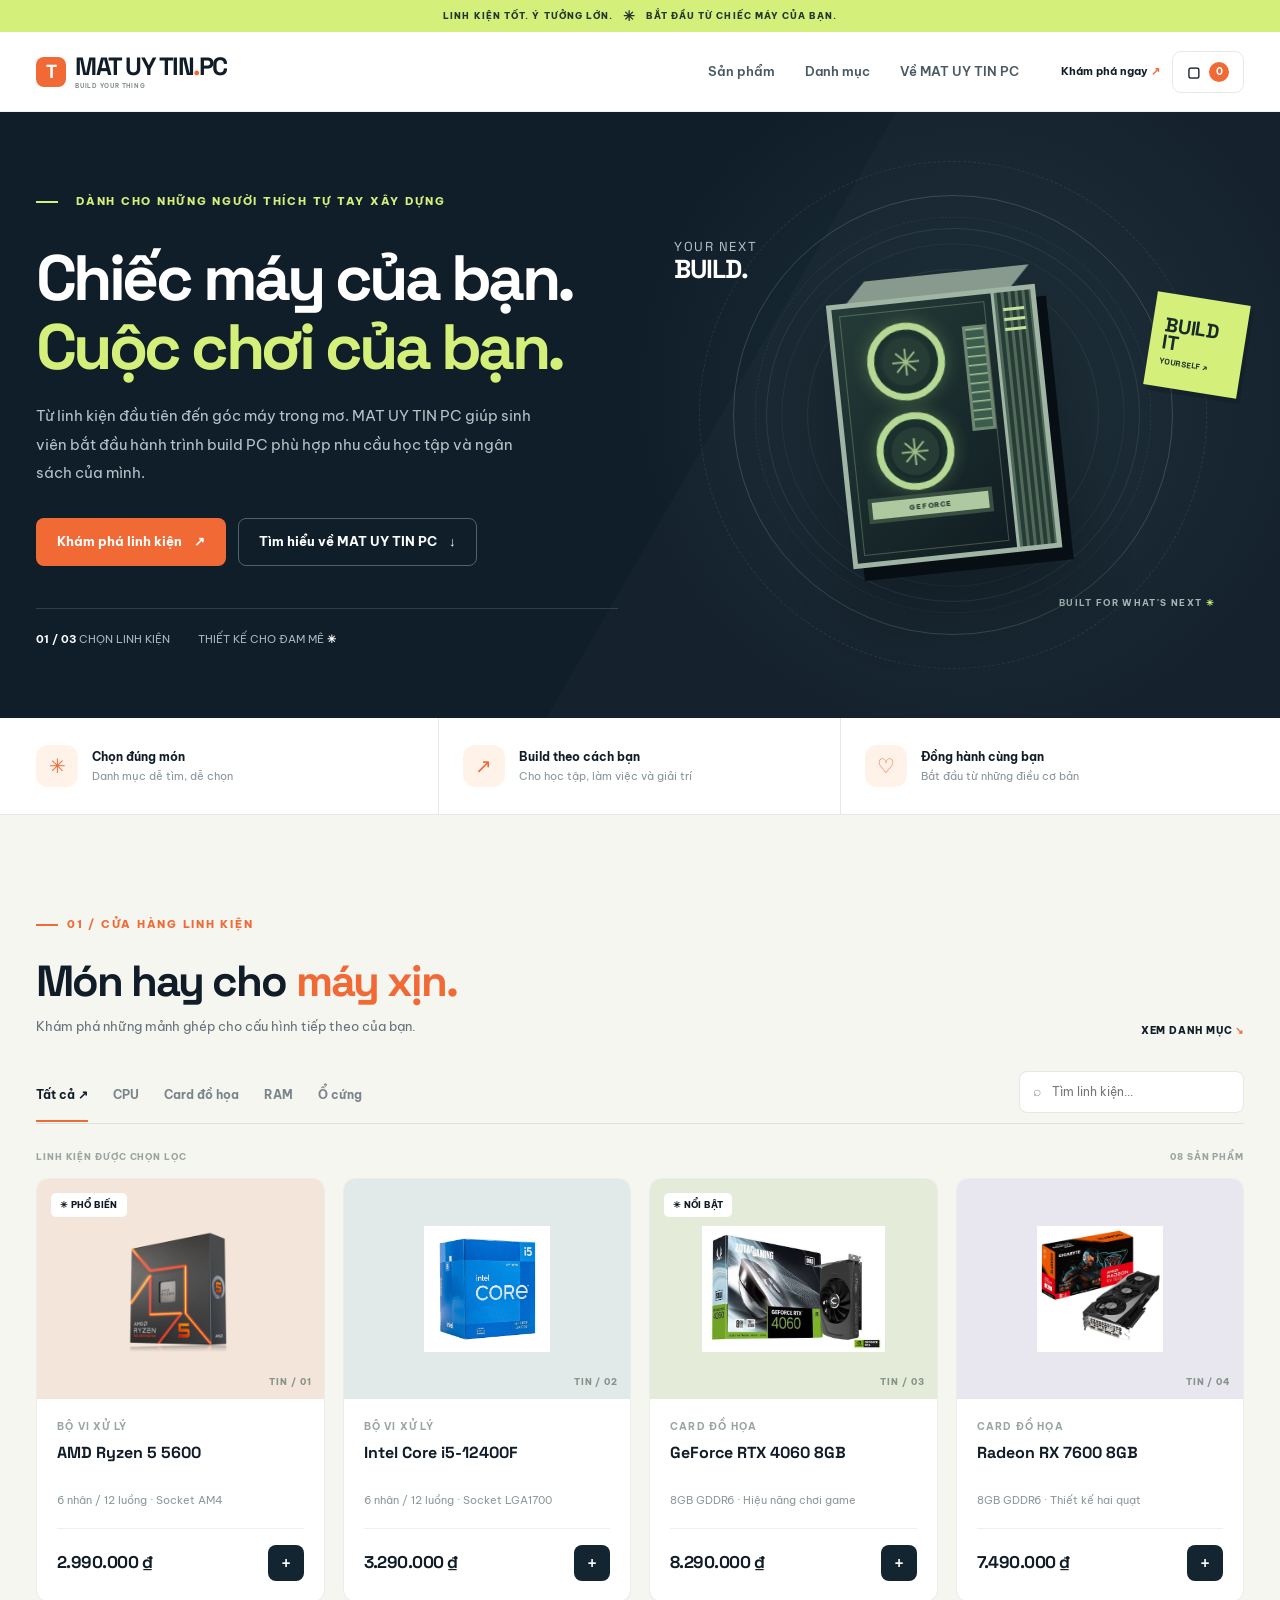
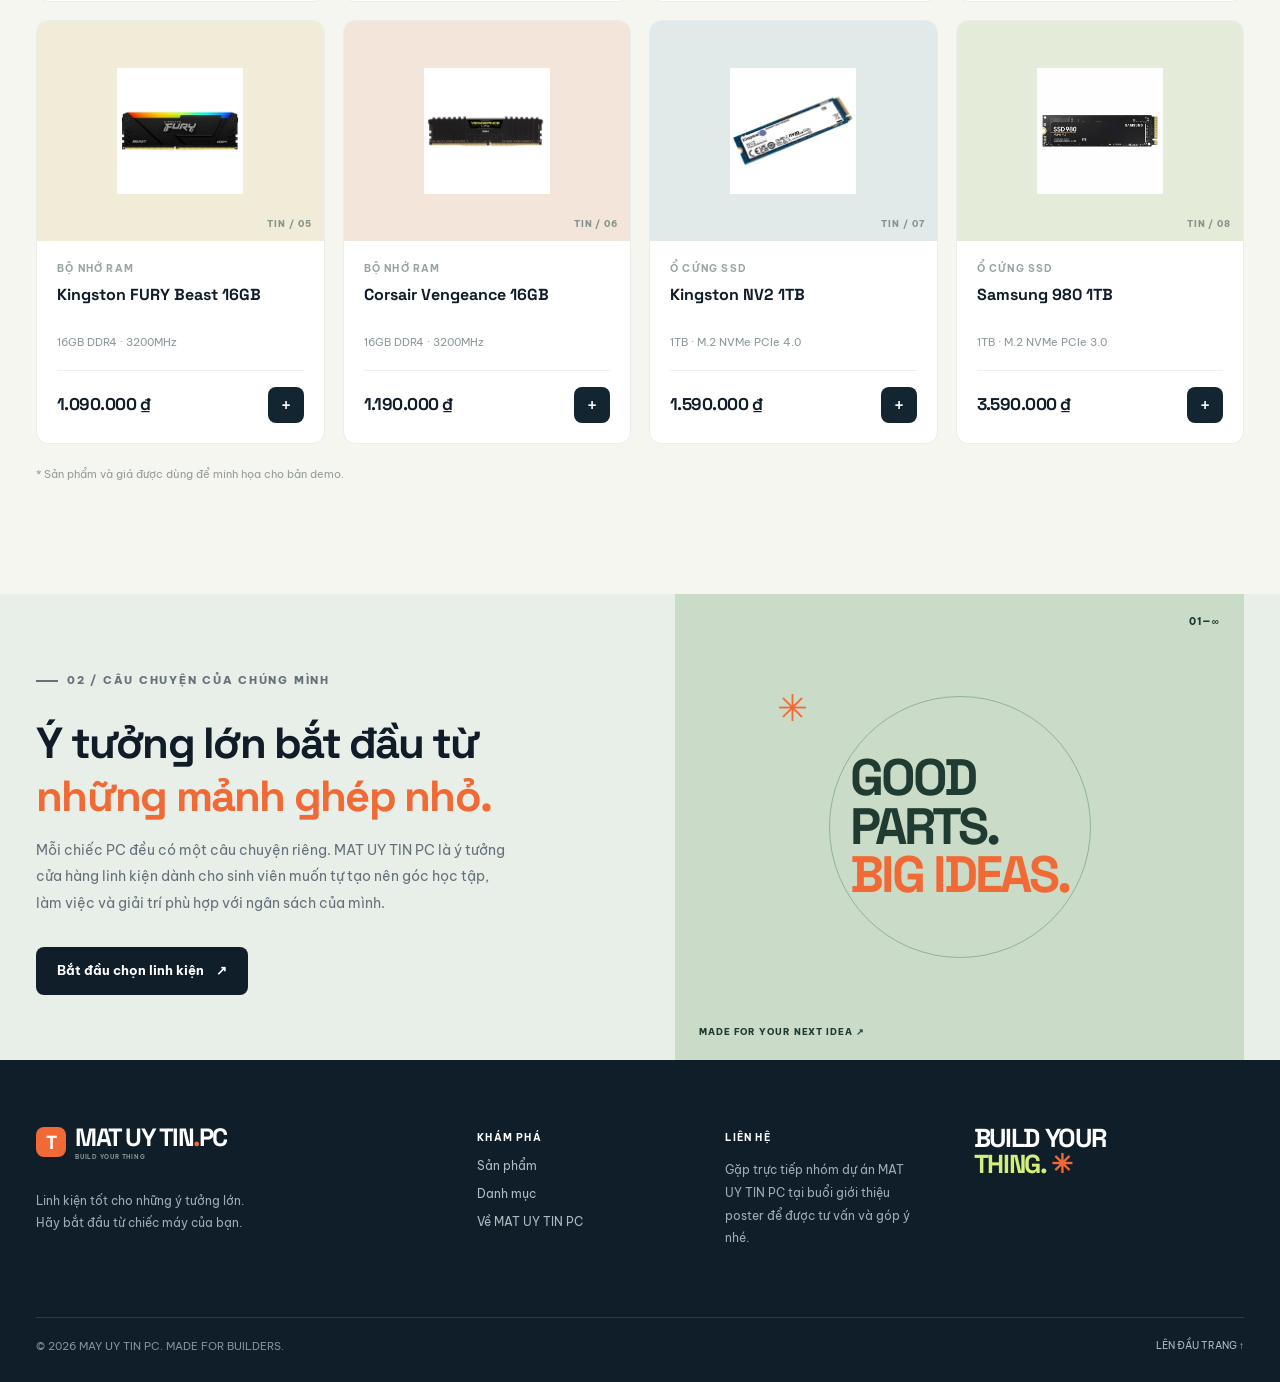
==== commit 98764359: "Update index.html" ====
--- a/index.html
+++ b/index.html
@@ -25,7 +25,7 @@
     </div></section>
     <section class="benefits" aria-label="Điểm nổi bật"><div class="container benefits-inner"><div class="benefit"><span class="benefit-icon">✳</span><div><strong>Chọn đúng món</strong><small>Danh mục dễ tìm, dễ chọn</small></div></div><div class="benefit"><span class="benefit-icon">↗</span><div><strong>Build theo cách bạn</strong><small>Cho học tập, làm việc và giải trí</small></div></div><div class="benefit"><span class="benefit-icon">♡</span><div><strong>Đồng hành cùng bạn</strong><small>Bắt đầu từ những điều cơ bản</small></div></div></div></section>
     <section class="catalog-section section" id="san-pham"><div class="container"><div class="section-heading"><div><p class="section-kicker">01 / CỬA HÀNG LINH KIỆN</p><h2 class="section-title">Món hay cho <em>máy xịn.</em></h2><p class="section-description">Khám phá những mảnh ghép cho cấu hình tiếp theo của bạn.</p></div><a class="text-link" href="#danh-muc">XEM DANH MỤC <span>↘</span></a></div><div class="catalog-toolbar" id="danh-muc"><div class="category-tabs" role="group" aria-label="Lọc theo danh mục"><button class="category-tab is-active" data-category="all" type="button">Tất cả <span>↗</span></button><button class="category-tab" data-category="CPU" type="button">CPU</button><button class="category-tab" data-category="GPU" type="button">Card đồ họa</button><button class="category-tab" data-category="RAM" type="button">RAM</button><button class="category-tab" data-category="SSD" type="button">Ổ cứng</button></div><label class="search-box"><span aria-hidden="true">⌕</span><input id="search" type="search" placeholder="Tìm linh kiện..." aria-label="Tìm linh kiện"></label></div><div class="catalog-meta"><span>LINH KIỆN ĐƯỢC CHỌN LỌC</span><span id="product-count"></span></div><div class="product-grid" id="product-grid"></div><p class="empty-state" id="empty-state" hidden>Không tìm thấy linh kiện phù hợp. Hãy thử từ khóa hoặc danh mục khác.</p><p class="demo-note">* Sản phẩm và giá được dùng để minh họa cho bản demo.</p></div></section>
-    <section class="build-section" id="ve-chung-toi"><div class="container build-inner"><div class="build-copy"><p class="section-kicker">02 / CÂU CHUYỆN CỦA CHÚNG MÌNH</p><h2>Ý tưởng lớn bắt đầu từ <em>những mảnh ghép nhỏ.</em></h2><p>Mỗi chiếc PC đều có một câu chuyện riêng. TIN PC là ý tưởng cửa hàng linh kiện dành cho sinh viên muốn tự tạo nên góc học tập, làm việc và giải trí phù hợp với ngân sách của mình.</p><a class="button button-dark" href="#san-pham">Bắt đầu chọn linh kiện <span>↗</span></a></div><div class="build-visual" aria-hidden="true"><span class="build-star">✳</span><span class="build-number">01—∞</span><div class="build-message">GOOD<br>PARTS.<br><em>BIG IDEAS.</em></div><span class="build-caption">MADE FOR YOUR NEXT IDEA ↗</span></div></div></section>
+    <section class="build-section" id="ve-chung-toi"><div class="container build-inner"><div class="build-copy"><p class="section-kicker">02 / CÂU CHUYỆN CỦA CHÚNG MÌNH</p><h2>Ý tưởng lớn bắt đầu từ <em>những mảnh ghép nhỏ.</em></h2><p>Mỗi chiếc PC đều có một câu chuyện riêng. MAT UY TIN PC là ý tưởng cửa hàng linh kiện dành cho sinh viên muốn tự tạo nên góc học tập, làm việc và giải trí phù hợp với ngân sách của mình.</p><a class="button button-dark" href="#san-pham">Bắt đầu chọn linh kiện <span>↗</span></a></div><div class="build-visual" aria-hidden="true"><span class="build-star">✳</span><span class="build-number">01—∞</span><div class="build-message">GOOD<br>PARTS.<br><em>BIG IDEAS.</em></div><span class="build-caption">MADE FOR YOUR NEXT IDEA ↗</span></div></div></section>
   </main>
   <footer class="footer"><div class="container"><div class="footer-grid"><div><a class="logo footer-logo" href="#top"><span class="logo-mark">T<span>✳</span></span><span>MAT UY TIN<span class="logo-dot">.</span>PC<small>BUILD YOUR THING</small></span></a><p>Linh kiện tốt cho những ý tưởng lớn.<br>Hãy bắt đầu từ chiếc máy của bạn.</p></div><div><strong>KHÁM PHÁ</strong><a href="#san-pham">Sản phẩm</a><a href="#danh-muc">Danh mục</a><a href="#ve-chung-toi">Về MAT UY TIN PC</a></div><div id="lien-he"><strong>LIÊN HỆ</strong><p>Gặp trực tiếp nhóm dự án MAT UY TIN PC tại buổi giới thiệu poster để được tư vấn và góp ý nhé.</p></div><div class="footer-tagline">BUILD YOUR<br><em>THING.</em> <span>✳</span></div></div><div class="footer-bottom"><span>© 2026 MAY UY TIN PC. MADE FOR BUILDERS.</span><a href="#top">LÊN ĐẦU TRANG ↑</a></div></div></footer>
   <div class="cart-overlay" id="cart-overlay" hidden></div>
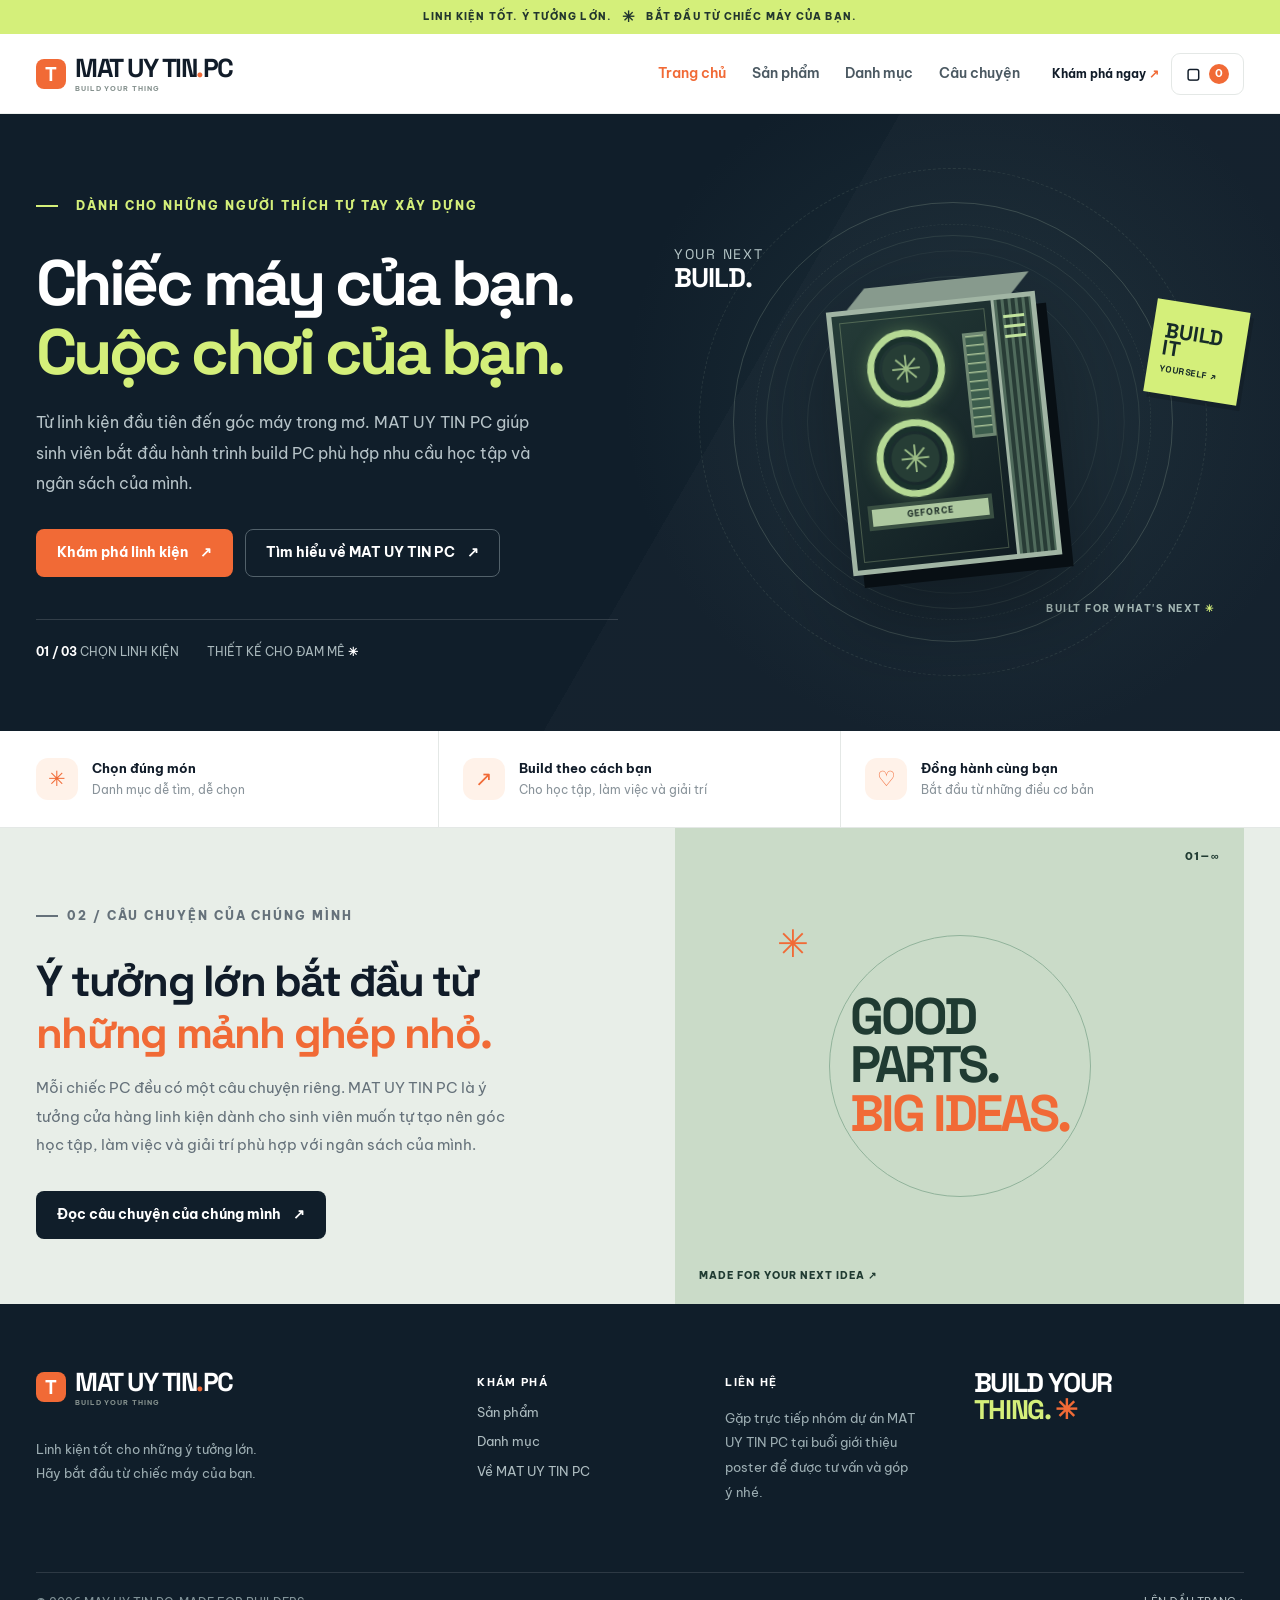
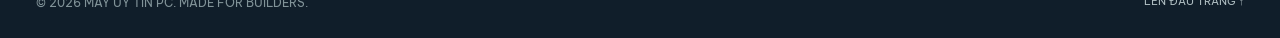
==== commit f729427e: "Add separate storefront pages and product details" ====
--- a/index.html
+++ b/index.html
@@ -13,21 +13,21 @@
   <div class="announcement">LINH KIỆN TỐT. Ý TƯỞNG LỚN. <span>✳</span> BẮT ĐẦU TỪ CHIẾC MÁY CỦA BẠN.</div>
   <header class="site-header">
     <div class="container header-inner">
-      <a class="logo" href="#top" aria-label="MAT UY TIN PC — về đầu trang"><span class="logo-mark">T<span>✳</span></span><span>MAT UY TIN<span class="logo-dot">.</span>PC<small>BUILD YOUR THING</small></span></a>
-      <nav class="nav-links" aria-label="Điều hướng chính"><a href="#san-pham">Sản phẩm</a><a href="#danh-muc">Danh mục</a><a href="#ve-chung-toi">Về MAT UY TIN PC</a></nav>
-      <div class="header-actions"><a class="header-link" href="#san-pham">Khám phá ngay <span>↗</span></a><button class="icon-button cart-trigger" type="button" aria-label="Mở giỏ hàng"><span aria-hidden="true">▢</span><span class="cart-count">0</span></button></div>
+      <a class="logo" href="index.html" aria-label="MAT UY TIN PC — về trang chủ"><span class="logo-mark">T<span>✳</span></span><span>MAT UY TIN<span class="logo-dot">.</span>PC<small>BUILD YOUR THING</small></span></a>
+      <nav class="nav-links" aria-label="Điều hướng chính"><a href="index.html" aria-current="page">Trang chủ</a><a href="products.html">Sản phẩm</a><a href="categories.html">Danh mục</a><a href="backstory.html">Câu chuyện</a></nav>
+      <div class="header-actions"><a class="header-link" href="products.html">Khám phá ngay <span>↗</span></a><button class="icon-button cart-trigger" type="button" aria-label="Mở giỏ hàng"><span aria-hidden="true">▢</span><span class="cart-count">0</span></button></div>
     </div>
   </header>
   <main id="top">
     <section class="hero"><div class="container hero-inner">
-      <div class="hero-copy"><p class="eyebrow"><span></span> DÀNH CHO NHỮNG NGƯỜI THÍCH TỰ TAY XÂY DỰNG</p><h1 class="hero-title">Chiếc máy của bạn.<br><em>Cuộc chơi của bạn.</em></h1><p class="hero-description">Từ linh kiện đầu tiên đến góc máy trong mơ. MAT UY TIN PC giúp sinh viên bắt đầu hành trình build PC phù hợp nhu cầu học tập và ngân sách của mình.</p><div class="hero-actions"><a class="button button-primary" href="#san-pham">Khám phá linh kiện <span>↗</span></a><a class="button button-secondary" href="#ve-chung-toi">Tìm hiểu về MAT UY TIN PC <span>↓</span></a></div><div class="hero-stats"><span><b>01 / 03</b> CHỌN LINH KIỆN</span><span>THIẾT KẾ CHO ĐAM MÊ <b>✳</b></span></div></div>
+      <div class="hero-copy"><p class="eyebrow"><span></span> DÀNH CHO NHỮNG NGƯỜI THÍCH TỰ TAY XÂY DỰNG</p><h1 class="hero-title">Chiếc máy của bạn.<br><em>Cuộc chơi của bạn.</em></h1><p class="hero-description">Từ linh kiện đầu tiên đến góc máy trong mơ. MAT UY TIN PC giúp sinh viên bắt đầu hành trình build PC phù hợp nhu cầu học tập và ngân sách của mình.</p><div class="hero-actions"><a class="button button-primary" href="products.html">Khám phá linh kiện <span>↗</span></a><a class="button button-secondary" href="backstory.html">Tìm hiểu về MAT UY TIN PC <span>↗</span></a></div><div class="hero-stats"><span><b>01 / 03</b> CHỌN LINH KIỆN</span><span>THIẾT KẾ CHO ĐAM MÊ <b>✳</b></span></div></div>
       <div class="hero-art" aria-hidden="true"><div class="orbit orbit-one"></div><div class="orbit orbit-two"></div><div class="hero-art-label">YOUR NEXT<br><strong>BUILD.</strong></div><div class="pc-illustration"><div class="pc-top"></div><div class="pc-body"><div class="pc-inner"><div class="pc-fan fan-one"></div><div class="pc-fan fan-two"></div><div class="pc-board"></div><div class="pc-gpu"><span>GEFORCE</span></div></div><div class="pc-front"><i></i><i></i><i></i></div></div></div><div class="hero-sticker">BUILD<br>IT<br><b>YOURSELF ↗</b></div><div class="hero-art-caption">BUILT FOR WHAT'S NEXT <span>✳</span></div></div>
     </div></section>
     <section class="benefits" aria-label="Điểm nổi bật"><div class="container benefits-inner"><div class="benefit"><span class="benefit-icon">✳</span><div><strong>Chọn đúng món</strong><small>Danh mục dễ tìm, dễ chọn</small></div></div><div class="benefit"><span class="benefit-icon">↗</span><div><strong>Build theo cách bạn</strong><small>Cho học tập, làm việc và giải trí</small></div></div><div class="benefit"><span class="benefit-icon">♡</span><div><strong>Đồng hành cùng bạn</strong><small>Bắt đầu từ những điều cơ bản</small></div></div></div></section>
-    <section class="catalog-section section" id="san-pham"><div class="container"><div class="section-heading"><div><p class="section-kicker">01 / CỬA HÀNG LINH KIỆN</p><h2 class="section-title">Món hay cho <em>máy xịn.</em></h2><p class="section-description">Khám phá những mảnh ghép cho cấu hình tiếp theo của bạn.</p></div><a class="text-link" href="#danh-muc">XEM DANH MỤC <span>↘</span></a></div><div class="catalog-toolbar" id="danh-muc"><div class="category-tabs" role="group" aria-label="Lọc theo danh mục"><button class="category-tab is-active" data-category="all" type="button">Tất cả <span>↗</span></button><button class="category-tab" data-category="CPU" type="button">CPU</button><button class="category-tab" data-category="GPU" type="button">Card đồ họa</button><button class="category-tab" data-category="RAM" type="button">RAM</button><button class="category-tab" data-category="SSD" type="button">Ổ cứng</button></div><label class="search-box"><span aria-hidden="true">⌕</span><input id="search" type="search" placeholder="Tìm linh kiện..." aria-label="Tìm linh kiện"></label></div><div class="catalog-meta"><span>LINH KIỆN ĐƯỢC CHỌN LỌC</span><span id="product-count"></span></div><div class="product-grid" id="product-grid"></div><p class="empty-state" id="empty-state" hidden>Không tìm thấy linh kiện phù hợp. Hãy thử từ khóa hoặc danh mục khác.</p><p class="demo-note">* Sản phẩm và giá được dùng để minh họa cho bản demo.</p></div></section>
-    <section class="build-section" id="ve-chung-toi"><div class="container build-inner"><div class="build-copy"><p class="section-kicker">02 / CÂU CHUYỆN CỦA CHÚNG MÌNH</p><h2>Ý tưởng lớn bắt đầu từ <em>những mảnh ghép nhỏ.</em></h2><p>Mỗi chiếc PC đều có một câu chuyện riêng. MAT UY TIN PC là ý tưởng cửa hàng linh kiện dành cho sinh viên muốn tự tạo nên góc học tập, làm việc và giải trí phù hợp với ngân sách của mình.</p><a class="button button-dark" href="#san-pham">Bắt đầu chọn linh kiện <span>↗</span></a></div><div class="build-visual" aria-hidden="true"><span class="build-star">✳</span><span class="build-number">01—∞</span><div class="build-message">GOOD<br>PARTS.<br><em>BIG IDEAS.</em></div><span class="build-caption">MADE FOR YOUR NEXT IDEA ↗</span></div></div></section>
+    <section class="build-section" id="ve-chung-toi"><div class="container build-inner"><div class="build-copy"><p class="section-kicker">02 / CÂU CHUYỆN CỦA CHÚNG MÌNH</p><h2>Ý tưởng lớn bắt đầu từ <em>những mảnh ghép nhỏ.</em></h2><p>Mỗi chiếc PC đều có một câu chuyện riêng. MAT UY TIN PC là ý tưởng cửa hàng linh kiện dành cho sinh viên muốn tự tạo nên góc học tập, làm việc và giải trí phù hợp với ngân sách của mình.</p><a class="button button-dark" href="backstory.html">Đọc câu chuyện của chúng mình <span>↗</span></a></div><div class="build-visual" aria-hidden="true"><span class="build-star">✳</span><span class="build-number">01—∞</span><div class="build-message">GOOD<br>PARTS.<br><em>BIG IDEAS.</em></div><span class="build-caption">MADE FOR YOUR NEXT IDEA ↗</span></div></div></section>
+
   </main>
-  <footer class="footer"><div class="container"><div class="footer-grid"><div><a class="logo footer-logo" href="#top"><span class="logo-mark">T<span>✳</span></span><span>MAT UY TIN<span class="logo-dot">.</span>PC<small>BUILD YOUR THING</small></span></a><p>Linh kiện tốt cho những ý tưởng lớn.<br>Hãy bắt đầu từ chiếc máy của bạn.</p></div><div><strong>KHÁM PHÁ</strong><a href="#san-pham">Sản phẩm</a><a href="#danh-muc">Danh mục</a><a href="#ve-chung-toi">Về MAT UY TIN PC</a></div><div id="lien-he"><strong>LIÊN HỆ</strong><p>Gặp trực tiếp nhóm dự án MAT UY TIN PC tại buổi giới thiệu poster để được tư vấn và góp ý nhé.</p></div><div class="footer-tagline">BUILD YOUR<br><em>THING.</em> <span>✳</span></div></div><div class="footer-bottom"><span>© 2026 MAY UY TIN PC. MADE FOR BUILDERS.</span><a href="#top">LÊN ĐẦU TRANG ↑</a></div></div></footer>
+  <footer class="footer"><div class="container"><div class="footer-grid"><div><a class="logo footer-logo" href="index.html"><span class="logo-mark">T<span>✳</span></span><span>MAT UY TIN<span class="logo-dot">.</span>PC<small>BUILD YOUR THING</small></span></a><p>Linh kiện tốt cho những ý tưởng lớn.<br>Hãy bắt đầu từ chiếc máy của bạn.</p></div><div><strong>KHÁM PHÁ</strong><a href="products.html">Sản phẩm</a><a href="categories.html">Danh mục</a><a href="backstory.html">Về MAT UY TIN PC</a></div><div id="lien-he"><strong>LIÊN HỆ</strong><p>Gặp trực tiếp nhóm dự án MAT UY TIN PC tại buổi giới thiệu poster để được tư vấn và góp ý nhé.</p></div><div class="footer-tagline">BUILD YOUR<br><em>THING.</em> <span>✳</span></div></div><div class="footer-bottom"><span>© 2026 MAY UY TIN PC. MADE FOR BUILDERS.</span><a href="#top">LÊN ĐẦU TRANG ↑</a></div></div></footer>
   <div class="cart-overlay" id="cart-overlay" hidden></div>
   <aside class="cart-drawer" id="cart-drawer" role="dialog" aria-modal="true" aria-labelledby="cart-title" aria-hidden="true">
     <div class="cart-header"><div><p class="section-kicker">MAT UY TIN PC / GIỎ HÀNG</p><h2 id="cart-title">Giỏ hàng của bạn<span>.</span></h2></div><button class="close-cart" type="button" aria-label="Đóng giỏ hàng">×</button></div>
--- a/styles.css
+++ b/styles.css
@@ -3,7 +3,7 @@
 :root{--ink:#111c29;--muted:#65717a;--paper:#f6f6f1;--white:#fff;--line:#e4e8e6;--orange:#f16a36;--dark:#101e2a;--lime:#d4ef7a;--radius:16px;--shadow:0 16px 38px rgba(19,32,43,.08)}
 *{box-sizing:border-box}
 html{scroll-behavior:smooth}
-body{margin:0;background:var(--paper);color:var(--ink);font-family:'Be Vietnam Pro',sans-serif;font-size:14px;line-height:1.6}
+body{margin:0;background:var(--paper);color:var(--ink);font-family:'Be Vietnam Pro',sans-serif;font-size:15px;line-height:1.6}
 body:has(.cart-drawer.is-open){overflow:hidden}
 a{color:inherit;text-decoration:none}
 button,input{font:inherit}
@@ -13,34 +13,34 @@
 .container,.header-inner,.hero-inner,.footer-grid{width:min(1220px,calc(100% - 72px));margin-inline:auto}
 .site-header{height:80px;background:#fff;border-bottom:1px solid #edf0ed;position:relative;z-index:10}
 .header-inner{height:100%;display:flex;align-items:center;gap:42px}
-.logo{display:inline-flex;align-items:center;gap:9px;font-family:'Space Grotesk',sans-serif;font-weight:700;font-size:25px;letter-spacing:-1.5px;white-space:nowrap;line-height:1}
-.logo-mark{width:30px;height:30px;border-radius:8px;background:var(--orange);display:inline-grid;place-items:center;color:#fff;font-size:19px;letter-spacing:0}
+.logo{display:inline-flex;align-items:center;gap:9px;font-family:'Space Grotesk',sans-serif;font-weight:700;font-size:26px;letter-spacing:-1.5px;white-space:nowrap;line-height:1}
+.logo-mark{width:30px;height:30px;border-radius:8px;background:var(--orange);display:inline-grid;place-items:center;color:#fff;font-size:20px;letter-spacing:0}
 .logo span:last-child{color:var(--orange)}
-.nav-links{display:flex;align-items:center;gap:30px;margin-left:auto;font-weight:600;color:#4b5962;font-size:13px}
+.nav-links{display:flex;align-items:center;gap:30px;margin-left:auto;font-weight:600;color:#4b5962;font-size:14px}
 .nav-links a:hover{color:var(--orange)}
 .header-actions{display:flex;align-items:center;gap:12px}
 .icon-button{position:relative;display:inline-flex;align-items:center;justify-content:center;gap:9px;height:42px;padding:0 14px;border:1px solid var(--line);border-radius:9px;background:#fff;color:var(--ink);font-weight:700}
 .icon-button:hover{border-color:var(--orange)}
-.cart-count{display:grid;place-items:center;min-width:20px;height:20px;padding:0 5px;border-radius:50%;background:var(--orange);color:#fff;font-size:10px;line-height:1}
+.cart-count{display:grid;place-items:center;min-width:20px;height:20px;padding:0 5px;border-radius:50%;background:var(--orange);color:#fff;font-size:11px;line-height:1}
 .hero{overflow:hidden;background:var(--dark);color:#fff;position:relative}
 .hero:before{content:'';position:absolute;inset:0;background:radial-gradient(circle at 76% 46%,rgba(76,110,108,.2),transparent 34%),linear-gradient(120deg,transparent 55%,rgba(255,255,255,.018) 55%);pointer-events:none}
 .hero-inner{min-height:500px;display:grid;grid-template-columns:1fr 1fr;align-items:center;gap:45px;position:relative}
 .hero-copy{padding:70px 0;max-width:600px;position:relative;z-index:1}
-.eyebrow,.section-kicker{display:inline-flex;align-items:center;gap:9px;color:var(--orange);font-size:11px;font-weight:800;text-transform:uppercase;letter-spacing:.16em}
+.eyebrow,.section-kicker{display:inline-flex;align-items:center;gap:9px;color:var(--orange);font-size:12px;font-weight:800;text-transform:uppercase;letter-spacing:.16em}
 .hero .eyebrow{color:var(--lime)}
 .eyebrow:before,.section-kicker:before{content:'';width:22px;height:2px;background:currentColor}
-.hero-title{font-family:'Space Grotesk','Be Vietnam Pro',sans-serif;font-size:clamp(44px,5vw,68px);letter-spacing:-.055em;line-height:1.08;margin:22px 0 20px;max-width:650px}
+.hero-title{font-family:'Space Grotesk','Be Vietnam Pro',sans-serif;font-size:clamp(45px,5vw,69px);letter-spacing:-.055em;line-height:1.08;margin:22px 0 20px;max-width:650px}
 .hero-title em,.hero-title span{font-style:normal;color:var(--lime)}
-.hero-description{font-size:15px;line-height:1.9;color:#b6c3c8;max-width:500px;margin:0}
+.hero-description{font-size:16px;line-height:1.9;color:#b6c3c8;max-width:500px;margin:0}
 .hero-actions{display:flex;align-items:center;flex-wrap:wrap;gap:12px;margin-top:30px}
-.button{min-height:48px;padding:0 20px;border-radius:8px;display:inline-flex;align-items:center;justify-content:center;gap:12px;font-size:13px;font-weight:700;border:1px solid transparent;transition:transform .2s,background .2s,border-color .2s}
+.button{min-height:48px;padding:0 20px;border-radius:8px;display:inline-flex;align-items:center;justify-content:center;gap:12px;font-size:14px;font-weight:700;border:1px solid transparent;transition:transform .2s,background .2s,border-color .2s}
 .button:hover{transform:translateY(-2px)}
 .button-primary{background:var(--orange);color:#fff}
 .button-primary:hover{background:#d95627}
 .button-secondary{border-color:#52616a;color:#fff;background:transparent}
 .button-secondary:hover{border-color:#fff}
-.hero-stats{display:flex;gap:28px;margin-top:42px;padding-top:22px;border-top:1px solid rgba(255,255,255,.14);color:#aab9bd;font-size:11px}
-.hero-stats strong{display:block;color:#fff;font-family:'Space Grotesk',sans-serif;font-size:21px;line-height:1.3}
+.hero-stats{display:flex;gap:28px;margin-top:42px;padding-top:22px;border-top:1px solid rgba(255,255,255,.14);color:#aab9bd;font-size:12px}
+.hero-stats strong{display:block;color:#fff;font-family:'Space Grotesk',sans-serif;font-size:22px;line-height:1.3}
 .hero-art{position:relative;min-height:450px;display:grid;place-items:center}
 .orbit{position:absolute;width:min(440px,90%);aspect-ratio:1;border:1px solid rgba(207,230,199,.18);border-radius:50%}
 .orbit:before,.orbit:after{content:'';position:absolute;border:1px solid rgba(207,230,199,.1);border-radius:50%;inset:32px}
@@ -51,20 +51,20 @@
 .benefit{display:flex;align-items:center;gap:14px;padding:27px 24px;border-right:1px solid var(--line)}
 .benefit:first-child{padding-left:max(36px,calc((100vw - 1220px)/2))}
 .benefit:last-child{border-right:0}
-.benefit-icon{flex:none;width:42px;height:42px;display:grid;place-items:center;border-radius:12px;background:#fff2e9;color:var(--orange);font-size:20px}
-.benefit strong{display:block;font-size:12px;line-height:1.5}
-.benefit p,.benefit small{display:block;margin:3px 0 0;color:#89939a;font-size:11px;line-height:1.4}
+.benefit-icon{flex:none;width:42px;height:42px;display:grid;place-items:center;border-radius:12px;background:#fff2e9;color:var(--orange);font-size:21px}
+.benefit strong{display:block;font-size:13px;line-height:1.5}
+.benefit p,.benefit small{display:block;margin:3px 0 0;color:#89939a;font-size:12px;line-height:1.4}
 .catalog-section{padding:90px 0 100px}
 .section-heading{display:flex;align-items:end;justify-content:space-between;gap:24px;margin-bottom:32px}
-.section-title{font-family:'Space Grotesk','Be Vietnam Pro',sans-serif;font-size:clamp(31px,3.4vw,44px);letter-spacing:-.045em;line-height:1.2;margin:10px 0 0}
-.section-description{color:var(--muted);font-size:13px;line-height:1.8;max-width:400px;margin:8px 0 0}
+.section-title{font-family:'Space Grotesk','Be Vietnam Pro',sans-serif;font-size:clamp(32px,3.4vw,45px);letter-spacing:-.045em;line-height:1.2;margin:10px 0 0}
+.section-description{color:var(--muted);font-size:14px;line-height:1.8;max-width:400px;margin:8px 0 0}
 .catalog-toolbar{display:flex;justify-content:space-between;align-items:center;gap:20px;border-bottom:1px solid #dce3df;margin-bottom:26px}
 .category-tabs{display:flex;gap:25px;overflow-x:auto;scrollbar-width:none}
 .category-tabs::-webkit-scrollbar{display:none}
-.category-tab{border:0;border-bottom:2px solid transparent;background:transparent;padding:14px 0 16px;white-space:nowrap;color:#79858b;font-size:12px;font-weight:700}
+.category-tab{border:0;border-bottom:2px solid transparent;background:transparent;padding:14px 0 16px;white-space:nowrap;color:#79858b;font-size:13px;font-weight:700}
 .category-tab:hover,.category-tab.is-active,.category-tab[aria-selected=true]{border-color:var(--orange);color:var(--ink)}
 .search-box{display:flex;align-items:center;gap:9px;background:#fff;border:1px solid var(--line);border-radius:8px;padding:0 13px;height:42px;color:#89969c;min-width:225px;margin-bottom:10px}
-.search-box input{width:100%;border:0;outline:0;background:transparent;color:var(--ink);font-size:12px}
+.search-box input{width:100%;border:0;outline:0;background:transparent;color:var(--ink);font-size:13px}
 .search-box input:focus-visible{outline:0}
 .product-grid{display:grid;grid-template-columns:repeat(4,minmax(0,1fr));gap:18px}
 .product-card{position:relative;background:#fff;border:1px solid #e9edeb;border-radius:12px;overflow:hidden;transition:transform .2s,box-shadow .2s}
@@ -72,14 +72,14 @@
 .product-image{height:220px;background:#f0f3f0;display:grid;place-items:center;overflow:hidden;position:relative}
 .product-image img{width:80%;height:80%;object-fit:contain;transition:transform .25s}
 .product-card:hover .product-image img{transform:scale(1.05)}
-.product-badge{position:absolute;z-index:2;top:14px;left:14px;background:#fff;color:var(--ink);padding:5px 9px;border-radius:5px;font-size:9px;font-weight:800;text-transform:uppercase;letter-spacing:.04em}
+.product-badge{position:absolute;z-index:2;top:14px;left:14px;background:#fff;color:var(--ink);padding:5px 9px;border-radius:5px;font-size:10px;font-weight:800;text-transform:uppercase;letter-spacing:.04em}
 .product-info{padding:20px}
-.product-category{font-size:10px;text-transform:uppercase;letter-spacing:.12em;color:#9aa4a5;font-weight:700;margin:0 0 7px}
-.product-name{font-family:'Space Grotesk','Be Vietnam Pro',sans-serif;font-weight:700;line-height:1.35;font-size:16px;min-height:43px;margin:0}
-.product-spec{font-size:11px;color:#8c989b;margin:7px 0 18px;min-height:18px}
+.product-category{font-size:11px;text-transform:uppercase;letter-spacing:.12em;color:#9aa4a5;font-weight:700;margin:0 0 7px}
+.product-name{font-family:'Space Grotesk','Be Vietnam Pro',sans-serif;font-weight:700;line-height:1.35;font-size:17px;min-height:43px;margin:0}
+.product-spec{font-size:12px;color:#8c989b;margin:7px 0 18px;min-height:18px}
 .product-bottom{display:flex;align-items:center;justify-content:space-between;gap:8px;padding-top:16px;border-top:1px solid #edf0ee}
-.product-price{font-family:'Space Grotesk','Be Vietnam Pro',sans-serif;font-size:17px;font-weight:700;letter-spacing:-.03em}
-.add-button{width:36px;height:36px;display:grid;place-items:center;flex:none;border:0;border-radius:8px;background:#142532;color:#fff;font-size:20px;line-height:1}
+.product-price{font-family:'Space Grotesk','Be Vietnam Pro',sans-serif;font-size:18px;font-weight:700;letter-spacing:-.03em}
+.add-button{width:36px;height:36px;display:grid;place-items:center;flex:none;border:0;border-radius:8px;background:#142532;color:#fff;font-size:21px;line-height:1}
 .add-button:hover{background:var(--orange)}
 .empty-state{grid-column:1/-1;text-align:center;padding:50px;color:var(--muted)}
 .build-section{background:#e8eee8;overflow:hidden}
@@ -93,45 +93,45 @@
 .footer{background:#101e2a;color:#fff;padding:65px 0 26px}
 .footer-grid{display:grid;grid-template-columns:2fr 1fr 1fr 1.4fr;gap:55px;padding-bottom:55px}
 .footer .logo{margin-bottom:18px}
-.footer p{color:#9daeb3;max-width:330px;font-size:12px;line-height:1.9}
-.footer h3,.footer h4{font-size:12px;margin:0 0 18px}
-.footer a:not(.logo){display:block;color:#aebdc1;font-size:12px;margin:9px 0}
+.footer p{color:#9daeb3;max-width:330px;font-size:13px;line-height:1.9}
+.footer h3,.footer h4{font-size:13px;margin:0 0 18px}
+.footer a:not(.logo){display:block;color:#aebdc1;font-size:13px;margin:9px 0}
 .footer a:hover{color:#fff}
-.footer-bottom{width:min(1220px,calc(100% - 72px));margin:auto;padding-top:20px;border-top:1px solid rgba(255,255,255,.12);display:flex;justify-content:space-between;gap:20px;color:#819398;font-size:11px}
+.footer-bottom{width:min(1220px,calc(100% - 72px));margin:auto;padding-top:20px;border-top:1px solid rgba(255,255,255,.12);display:flex;justify-content:space-between;gap:20px;color:#819398;font-size:12px}
 .cart-overlay{position:fixed;inset:0;background:rgba(9,19,26,.55);z-index:50;opacity:0;visibility:hidden;transition:opacity .2s,visibility .2s}
 .cart-overlay.is-open{opacity:1;visibility:visible}
 .cart-drawer{position:fixed;right:0;top:0;bottom:0;width:min(440px,100%);background:#fff;z-index:51;display:flex;flex-direction:column;transform:translateX(100%);visibility:hidden;transition:transform .25s,visibility .25s;box-shadow:-12px 0 40px rgba(0,0,0,.1)}
 .cart-drawer.is-open{transform:translateX(0);visibility:visible}
 .cart-header{padding:24px;display:flex;align-items:center;justify-content:space-between;border-bottom:1px solid var(--line)}
-.cart-header h2{margin:0;font-family:'Space Grotesk','Be Vietnam Pro',sans-serif;font-size:24px}
+.cart-header h2{margin:0;font-family:'Space Grotesk','Be Vietnam Pro',sans-serif;font-size:25px}
 .cart-items{padding:24px;overflow-y:auto;flex:1}
 .cart-item{display:grid;grid-template-columns:64px 1fr auto;gap:14px;align-items:center;padding:14px 0;border-bottom:1px solid var(--line)}
 .cart-item img{width:64px;height:64px;object-fit:contain;background:#f3f5f3;border-radius:8px}
-.cart-item h3{font-size:13px;margin:0 0 4px}
-.cart-item p{font-size:12px;color:var(--muted);margin:0}
+.cart-item h3{font-size:14px;margin:0 0 4px}
+.cart-item p{font-size:13px;color:var(--muted);margin:0}
 .cart-item button{border:0;background:transparent;color:var(--orange);font-weight:700}
 .cart-summary{padding:24px;border-top:1px solid var(--line)}
 .cart-summary>div{display:flex;justify-content:space-between;align-items:center;margin-bottom:18px}
 .cart-summary .button{width:100%}
-.cart-summary p{font-size:11px;color:var(--muted);margin:12px 0 0;text-align:center}
+.cart-summary p{font-size:12px;color:var(--muted);margin:12px 0 0;text-align:center}
 [hidden]{display:none!important}
 @media(max-width:950px){.container,.header-inner,.hero-inner,.footer-grid,.footer-bottom{width:min(100% - 48px,1220px)}.header-inner{gap:20px}.nav-links{gap:17px}.hero-inner{min-height:440px}.hero-art{min-height:400px}.benefits{grid-template-columns:repeat(2,1fr)}.benefit:first-child{padding-left:24px}.benefit:nth-child(2){border-right:0}.benefit:nth-child(-n+2){border-bottom:1px solid var(--line)}.product-grid{grid-template-columns:repeat(3,minmax(0,1fr))}.footer-grid{grid-template-columns:2fr 1fr 1fr;gap:35px}.footer-grid>div:last-child{grid-column:1/-1}}
-@media(max-width:680px){.container,.header-inner,.hero-inner,.footer-grid,.footer-bottom{width:calc(100% - 36px)}.site-header{height:68px}.logo{font-size:22px}.nav-links{display:none}.header-actions{margin-left:auto}.hero-inner{grid-template-columns:1fr;gap:0}.hero-copy{padding:58px 0 25px}.hero-title{font-size:43px}.hero-art{min-height:290px}.orbit{width:260px}.pc-illustration img{max-height:280px}.hero-stats{margin-top:30px;gap:20px}.benefit{padding:18px 14px;gap:9px}.benefit:first-child{padding-left:14px}.benefit-icon{width:36px;height:36px;font-size:17px}.benefit strong{font-size:11px}.benefit p,.benefit small{font-size:10px}.catalog-section{padding:65px 0}.section-heading{display:block}.catalog-toolbar{align-items:stretch;flex-direction:column-reverse;gap:2px}.search-box{margin-bottom:2px}.category-tabs{gap:20px}.product-grid{grid-template-columns:repeat(2,minmax(0,1fr));gap:10px}.product-image{height:165px}.product-info{padding:14px}.product-name{font-size:14px}.product-price{font-size:15px}.product-spec{font-size:10px}.build-section>.container{grid-template-columns:1fr;gap:0}.build-copy{padding:55px 0 10px}.build-visual{min-height:250px}.build-visual:before{width:220px;height:220px}.footer-grid{grid-template-columns:1fr 1fr;gap:30px}.footer-grid>div:first-child,.footer-grid>div:last-child{grid-column:1/-1}.footer-bottom{flex-direction:column;gap:5px}}
-@media(max-width:390px){.hero-title{font-size:37px}.product-grid{grid-template-columns:1fr 1fr}.product-image{height:135px}.product-bottom{align-items:flex-start;flex-direction:column}.add-button{width:100%}}
+@media(max-width:680px){.container,.header-inner,.hero-inner,.footer-grid,.footer-bottom{width:calc(100% - 36px)}.site-header{height:68px}.logo{font-size:23px}.nav-links{display:none}.header-actions{margin-left:auto}.hero-inner{grid-template-columns:1fr;gap:0}.hero-copy{padding:58px 0 25px}.hero-title{font-size:44px}.hero-art{min-height:290px}.orbit{width:260px}.pc-illustration img{max-height:280px}.hero-stats{margin-top:30px;gap:20px}.benefit{padding:18px 14px;gap:9px}.benefit:first-child{padding-left:14px}.benefit-icon{width:36px;height:36px;font-size:18px}.benefit strong{font-size:12px}.benefit p,.benefit small{font-size:11px}.catalog-section{padding:65px 0}.section-heading{display:block}.catalog-toolbar{align-items:stretch;flex-direction:column-reverse;gap:2px}.search-box{margin-bottom:2px}.category-tabs{gap:20px}.product-grid{grid-template-columns:repeat(2,minmax(0,1fr));gap:10px}.product-image{height:165px}.product-info{padding:14px}.product-name{font-size:15px}.product-price{font-size:16px}.product-spec{font-size:11px}.build-section>.container{grid-template-columns:1fr;gap:0}.build-copy{padding:55px 0 10px}.build-visual{min-height:250px}.build-visual:before{width:220px;height:220px}.footer-grid{grid-template-columns:1fr 1fr;gap:30px}.footer-grid>div:first-child,.footer-grid>div:last-child{grid-column:1/-1}.footer-bottom{flex-direction:column;gap:5px}}
+@media(max-width:390px){.hero-title{font-size:38px}.product-grid{grid-template-columns:1fr 1fr}.product-image{height:135px}.product-bottom{align-items:flex-start;flex-direction:column}.add-button{width:100%}}
 @media(prefers-reduced-motion:reduce){*,*:before,*:after{scroll-behavior:auto!important;transition:none!important;animation:none!important}}
 /* Details for the storefront artwork and editorial sections. */
-.announcement{min-height:31px;display:flex;justify-content:center;align-items:center;gap:10px;background:#d4ef7a;color:#22362e;font-size:9px;font-weight:800;letter-spacing:.12em;text-align:center;padding:5px 16px}
-.announcement span{font-size:14px}
+.announcement{min-height:31px;display:flex;justify-content:center;align-items:center;gap:10px;background:#d4ef7a;color:#22362e;font-size:10px;font-weight:800;letter-spacing:.12em;text-align:center;padding:5px 16px}
+.announcement span{font-size:15px}
 .logo>span:last-child{color:inherit;position:relative}
 .logo .logo-dot{color:var(--orange)}
-.logo small{display:block;margin-top:4px;font-family:'Be Vietnam Pro',sans-serif;font-size:6px;letter-spacing:.13em;color:#85918e}
+.logo small{display:block;margin-top:4px;font-family:'Be Vietnam Pro',sans-serif;font-size:7px;letter-spacing:.13em;color:#85918e}
 .logo-mark{position:relative;font-family:'Space Grotesk',sans-serif}
-.logo-mark span{position:absolute;right:2px;top:1px;font-size:8px;color:#fff}
-.header-link{font-size:11px;font-weight:700;white-space:nowrap}
+.logo-mark span{position:absolute;right:2px;top:1px;font-size:9px;color:#fff}
+.header-link{font-size:12px;font-weight:700;white-space:nowrap}
 .header-link span{color:var(--orange)}
 .hero-stats b{color:#fff}
-.hero-art-label{position:absolute;top:50px;left:2%;font-family:'Space Grotesk',sans-serif;font-size:13px;line-height:1.1;letter-spacing:.12em;color:#b5c6c7}
-.hero-art-label strong{font-size:26px;letter-spacing:-.04em;color:#fff}
+.hero-art-label{position:absolute;top:50px;left:2%;font-family:'Space Grotesk',sans-serif;font-size:14px;line-height:1.1;letter-spacing:.12em;color:#b5c6c7}
+.hero-art-label strong{font-size:27px;letter-spacing:-.04em;color:#fff}
 .orbit-two{transform:scale(.78);border-color:rgba(207,230,199,.08)}
 .pc-illustration{width:230px;height:285px;transform:rotate(-6deg)}
 .pc-top{position:absolute;top:0;left:18px;width:188px;height:23px;background:#879a8d;clip-path:polygon(12% 0,100% 0,88% 100%,0 100%)}
@@ -139,50 +139,50 @@
 .pc-inner{position:relative;width:80%;height:100%;background:linear-gradient(140deg,#253c38,#101c22);overflow:hidden}
 .pc-inner:after{content:'';position:absolute;inset:7px;border:1px solid rgba(217,242,177,.25)}
 .pc-fan{position:absolute;width:78px;height:78px;border:7px solid #b5d994;border-radius:50%;box-shadow:0 0 18px rgba(173,231,126,.28),inset 0 0 0 5px #1a312c;left:30px}
-.pc-fan:before{content:'✳';display:grid;place-items:center;position:absolute;inset:8px;border-radius:50%;background:#263d35;color:#9cbd86;font-size:37px;line-height:1}
+.pc-fan:before{content:'✳';display:grid;place-items:center;position:absolute;inset:8px;border-radius:50%;background:#263d35;color:#9cbd86;font-size:38px;line-height:1}
 .fan-one{top:20px}.fan-two{top:110px}
 .pc-board{position:absolute;right:8px;top:30px;width:24px;height:105px;border:3px solid #6e8772;background:repeating-linear-gradient(0deg,#3c5d4d 0 7px,#a4be94 8px 9px)}
-.pc-gpu{position:absolute;bottom:38px;left:16px;width:125px;height:25px;background:#aec9a0;border:4px solid #394f42;display:grid;place-items:center;color:#25362e;font-size:7px;letter-spacing:.12em;font-weight:800}
+.pc-gpu{position:absolute;bottom:38px;left:16px;width:125px;height:25px;background:#aec9a0;border:4px solid #394f42;display:grid;place-items:center;color:#25362e;font-size:8px;letter-spacing:.12em;font-weight:800}
 .pc-front{width:20%;background:repeating-linear-gradient(90deg,#506b5c 0 3px,#283c36 3px 7px);border-left:3px solid #a1b5a4;display:flex;flex-direction:column;gap:7px;padding:16px 8px}
 .pc-front i{height:3px;background:#c0e29d}
-.hero-sticker{position:absolute;right:0;top:24%;width:94px;height:94px;background:var(--lime);color:#172b28;transform:rotate(9deg);display:grid;align-content:center;padding:12px;font-family:'Space Grotesk',sans-serif;font-size:20px;font-weight:700;line-height:.9;box-shadow:4px 5px 0 rgba(0,0,0,.15)}
-.hero-sticker b{font-size:8px;letter-spacing:.07em;margin-top:7px}
-.hero-art-caption{position:absolute;bottom:30px;right:5%;font-size:9px;letter-spacing:.15em;font-weight:700;color:#a5b8b5}
+.hero-sticker{position:absolute;right:0;top:24%;width:94px;height:94px;background:var(--lime);color:#172b28;transform:rotate(9deg);display:grid;align-content:center;padding:12px;font-family:'Space Grotesk',sans-serif;font-size:21px;font-weight:700;line-height:.9;box-shadow:4px 5px 0 rgba(0,0,0,.15)}
+.hero-sticker b{font-size:9px;letter-spacing:.07em;margin-top:7px}
+.hero-art-caption{position:absolute;bottom:30px;right:5%;font-size:10px;letter-spacing:.15em;font-weight:700;color:#a5b8b5}
 .hero-art-caption span{color:var(--lime)}
 .benefits{display:block}
 .benefits-inner{display:grid;grid-template-columns:repeat(3,1fr)}
 .benefit:first-child{padding-left:0}
 .benefit:last-child{padding-right:0}
-.text-link{font-size:10px;font-weight:800;letter-spacing:.08em;white-space:nowrap}
+.text-link{font-size:11px;font-weight:800;letter-spacing:.08em;white-space:nowrap}
 .text-link span{color:var(--orange)}
 .section-title em,.build-copy h2 em{font-style:normal;color:var(--orange)}
-.catalog-meta{display:flex;justify-content:space-between;color:#9ba5a1;font-size:9px;letter-spacing:.1em;font-weight:800;margin:0 0 14px}
-.demo-note{color:#929c99;font-size:11px;margin-top:22px}
-.build-copy h2{font-family:'Space Grotesk','Be Vietnam Pro',sans-serif;font-size:clamp(32px,3.4vw,45px);line-height:1.2;letter-spacing:-.04em;margin:15px 0}
+.catalog-meta{display:flex;justify-content:space-between;color:#9ba5a1;font-size:10px;letter-spacing:.1em;font-weight:800;margin:0 0 14px}
+.demo-note{color:#929c99;font-size:12px;margin-top:22px}
+.build-copy h2{font-family:'Space Grotesk','Be Vietnam Pro',sans-serif;font-size:clamp(33px,3.4vw,46px);line-height:1.2;letter-spacing:-.04em;margin:15px 0}
 .button-dark{background:var(--dark);color:#fff}
 .button-dark:hover{background:var(--orange)}
 .build-visual{min-height:360px;background:#cadbc8;color:#203b32;overflow:hidden}
 .build-visual:before{width:260px;height:260px;border:1px solid #91b39b;background:transparent}
-.build-message{font-family:'Space Grotesk',sans-serif;font-size:clamp(36px,4vw,58px);line-height:.95;font-weight:700;letter-spacing:-.06em;z-index:1}
+.build-message{font-family:'Space Grotesk',sans-serif;font-size:clamp(37px,4vw,59px);line-height:.95;font-weight:700;letter-spacing:-.06em;z-index:1}
 .build-message em{font-style:normal;color:#f16a36}
-.build-star{position:absolute;top:18%;left:18%;font-size:37px;color:#f16a36}
-.build-number{position:absolute;top:20px;right:24px;font-size:10px;font-weight:800;letter-spacing:.1em}
-.build-caption{position:absolute;bottom:20px;left:24px;font-size:9px;font-weight:800;letter-spacing:.1em}
+.build-star{position:absolute;top:18%;left:18%;font-size:38px;color:#f16a36}
+.build-number{position:absolute;top:20px;right:24px;font-size:11px;font-weight:800;letter-spacing:.1em}
+.build-caption{position:absolute;bottom:20px;left:24px;font-size:10px;font-weight:800;letter-spacing:.1em}
 .footer .footer-grid{width:100%;margin:0}
 .footer .footer-bottom{width:100%;margin:0}
-.footer-grid strong{font-size:10px;letter-spacing:.12em}
-.footer-tagline{font-family:'Space Grotesk',sans-serif;font-size:26px;font-weight:700;line-height:1;letter-spacing:-.05em}
+.footer-grid strong{font-size:11px;letter-spacing:.12em}
+.footer-tagline{font-family:'Space Grotesk',sans-serif;font-size:27px;font-weight:700;line-height:1;letter-spacing:-.05em}
 .footer-tagline em{font-style:normal;color:var(--lime)}
 .footer-tagline span{color:var(--orange)}
-.footer-bottom a:not(.logo){margin:0;font-size:10px}
-.close-cart{border:0;background:#f2f4f2;width:38px;height:38px;border-radius:8px;font-size:24px;line-height:1}
-.cart-header .section-kicker{margin:0 0 5px;font-size:9px}
+.footer-bottom a:not(.logo){margin:0;font-size:11px}
+.close-cart{border:0;background:#f2f4f2;width:38px;height:38px;border-radius:8px;font-size:25px;line-height:1}
+.cart-header .section-kicker{margin:0 0 5px;font-size:10px}
 .cart-header h2 span{color:var(--orange)}
 .checkout-button{margin-top:14px}
 .checkout-button:disabled{opacity:.55;cursor:not-allowed;transform:none}
-.continue-shopping{border:0;background:transparent;display:block;margin:16px auto 0;font-size:12px;font-weight:700;text-decoration:underline}
+.continue-shopping{border:0;background:transparent;display:block;margin:16px auto 0;font-size:13px;font-weight:700;text-decoration:underline}
 @media(max-width:950px){.benefit:nth-child(-n+2){border-bottom:0}.benefit:nth-child(2){border-right:1px solid var(--line)}.benefit:first-child{padding-left:0}}
-@media(max-width:680px){.header-link{display:none}.announcement{font-size:8px}.benefits-inner{grid-template-columns:1fr}.benefit,.benefit:first-child,.benefit:last-child{padding:14px 0;border-right:0;border-bottom:1px solid var(--line)}.benefit:last-child{border-bottom:0}.hero-art-label{top:20px}.hero-sticker{right:8%;top:20%}.hero-art-caption{bottom:15px}.pc-illustration{transform:scale(.75) rotate(-6deg)}.build-visual{margin-bottom:0;min-height:250px}.footer .footer-grid>div:last-child{grid-column:auto}}
+@media(max-width:680px){.header-link{display:none}.announcement{font-size:9px}.benefits-inner{grid-template-columns:1fr}.benefit,.benefit:first-child,.benefit:last-child{padding:14px 0;border-right:0;border-bottom:1px solid var(--line)}.benefit:last-child{border-bottom:0}.hero-art-label{top:20px}.hero-sticker{right:8%;top:20%}.hero-art-caption{bottom:15px}.pc-illustration{transform:scale(.75) rotate(-6deg)}.build-visual{margin-bottom:0;min-height:250px}.footer .footer-grid>div:last-child{grid-column:auto}}
 .product-image svg{width:82%;height:82%;max-width:230px;filter:drop-shadow(0 12px 10px rgba(24,42,32,.13));transition:transform .25s}
 .product-card:hover .product-image svg{transform:scale(1.06) rotate(2deg)}
 .product-image.peach,.cart-item-art.peach{background:#f4e5da}
@@ -190,41 +190,41 @@
 .product-image.sage,.cart-item-art.sage{background:#e4ebd8}
 .product-image.lavender,.cart-item-art.lavender{background:#e8e6ee}
 .product-image.yellow,.cart-item-art.yellow{background:#f0ecd8}
-.product-index{position:absolute;right:12px;bottom:10px;color:#87948b;font-size:9px;font-weight:800;letter-spacing:.1em}
+.product-index{position:absolute;right:12px;bottom:10px;color:#87948b;font-size:10px;font-weight:800;letter-spacing:.1em}
 .cart-item-art{width:64px;height:64px;border-radius:8px;display:grid;place-items:center;overflow:hidden}
 .cart-item-art svg{width:95%;height:95%}
 .cart-item-info strong,.cart-item-info small{display:block}
-.cart-item-info strong{font-size:12px;line-height:1.4}
-.cart-item-info small{font-size:11px;color:var(--muted);margin-top:4px}
-.quantity-control{display:flex;align-items:center;gap:12px;margin-top:8px;font-size:12px}
+.cart-item-info strong{font-size:13px;line-height:1.4}
+.cart-item-info small{font-size:12px;color:var(--muted);margin-top:4px}
+.quantity-control{display:flex;align-items:center;gap:12px;margin-top:8px;font-size:13px}
 .cart-item .quantity-control button{width:22px;height:22px;background:#f1f4f1;color:var(--ink);border-radius:4px;line-height:1}
-.cart-item .remove-item{font-size:20px;color:#91a09a;align-self:start}
+.cart-item .remove-item{font-size:21px;color:#91a09a;align-self:start}
 .cart-empty{display:flex;flex-direction:column;align-items:center;justify-content:center;text-align:center;min-height:250px;color:var(--muted)}
-.cart-empty span{font-size:38px;color:var(--orange)}
-.cart-empty strong{color:var(--ink);font-size:15px;margin-top:10px}
-.cart-empty p{font-size:12px;max-width:220px}
+.cart-empty span{font-size:39px;color:var(--orange)}
+.cart-empty strong{color:var(--ink);font-size:16px;margin-top:10px}
+.cart-empty p{font-size:13px;max-width:220px}
 .checkout-form{display:grid;gap:12px;margin-top:16px}
-.checkout-field{display:grid;gap:5px;font-size:11px;font-weight:700;color:var(--ink)}
+.checkout-field{display:grid;gap:5px;font-size:12px;font-weight:700;color:var(--ink)}
 .checkout-field input,.checkout-field textarea,.checkout-field select,.checkout-form input,.checkout-form textarea,.checkout-form select{width:100%;min-height:40px;padding:10px 12px;border:1px solid #dce4de;border-radius:7px;background:#fff;color:var(--ink);font:inherit}
 .checkout-field textarea,.checkout-form textarea{resize:vertical;min-height:70px}
 .checkout-form .button{width:100%}
-.checkout-success{padding:18px;border-radius:8px;background:#edf6e7;color:#305138;font-size:12px;line-height:1.6}
+.checkout-success{padding:18px;border-radius:8px;background:#edf6e7;color:#305138;font-size:13px;line-height:1.6}
 .checkout-identity{display:grid;grid-template-columns:1fr 1fr;gap:10px}
 .checkout-options{display:grid;gap:8px;margin:0;padding:0;border:0}
-.checkout-options legend{font-size:11px;font-weight:700;margin-bottom:7px}
-.checkout-option{display:flex;align-items:center;gap:9px;padding:10px 12px;border:1px solid #dce4de;border-radius:7px;font-size:12px;cursor:pointer}
+.checkout-options legend{font-size:12px;font-weight:700;margin-bottom:7px}
+.checkout-option{display:flex;align-items:center;gap:9px;padding:10px 12px;border:1px solid #dce4de;border-radius:7px;font-size:13px;cursor:pointer}
 .checkout-option:has(input:checked){border-color:var(--orange);background:#fff7f2}
 .checkout-option input{width:auto;min-height:0;accent-color:var(--orange)}
-.checkout-back{border:0;background:transparent;color:var(--muted);font-size:12px;font-weight:700;text-decoration:underline;padding:8px}
+.checkout-back{border:0;background:transparent;color:var(--muted);font-size:13px;font-weight:700;text-decoration:underline;padding:8px}
 @media(max-width:390px){.checkout-identity{grid-template-columns:1fr}}
 .checkout-form,.checkout-success{margin:0;padding:24px;overflow-y:auto;flex:1;align-content:start}
-.checkout-form>p{margin:0;color:var(--muted);font-size:12px}
-.checkout-identity{display:block;padding:12px;background:#f3f6f2;border-radius:8px;font-size:12px}
+.checkout-form>p{margin:0;color:var(--muted);font-size:13px}
+.checkout-identity{display:block;padding:12px;background:#f3f6f2;border-radius:8px;font-size:13px}
 .checkout-identity p{margin:5px 0 0;color:var(--muted)}
-.checkout-total{display:flex;justify-content:space-between;gap:12px;padding:14px 0;border-top:1px solid var(--line);font-size:13px}
+.checkout-total{display:flex;justify-content:space-between;gap:12px;padding:14px 0;border-top:1px solid var(--line);font-size:14px}
 .checkout-success{background:#edf6e7}
-.checkout-success>span{font-size:32px;color:var(--orange)}
-.checkout-success h3{font-size:20px;margin:10px 0}
+.checkout-success>span{font-size:33px;color:var(--orange)}
+.checkout-success h3{font-size:21px;margin:10px 0}
 .checkout-success .button{margin-top:12px}
 
 .product-image img,
@@ -240,3 +240,82 @@
   padding: 12px;
 }
 
+
+
+/* Shared navigation and the separate catalog, detail and story pages. */
+.header-inner{gap:clamp(16px,2.5vw,36px)}
+.nav-links{gap:clamp(14px,2vw,30px)}
+.nav-links a[aria-current="page"]{color:var(--orange)}
+.page-section{padding:76px 0 90px}
+.page-intro{color:var(--muted);max-width:640px;margin:12px 0 0}
+.category-grid{display:grid;grid-template-columns:repeat(4,minmax(0,1fr));gap:18px;margin-top:36px}
+.category-card{min-height:250px;display:flex;flex-direction:column;align-items:flex-start;padding:24px;border:1px solid rgba(17,28,41,.07);border-radius:12px;transition:transform .2s,box-shadow .2s}
+.category-card:hover{transform:translateY(-4px);box-shadow:var(--shadow)}
+.category-card.peach,.detail-image.peach{background:#f4e5da}
+.category-card.blue,.detail-image.blue{background:#e1eae9}
+.category-card.sage,.detail-image.sage{background:#e4ebd8}
+.category-card.yellow,.detail-image.yellow{background:#f0ecd8}
+.detail-image.lavender{background:#e8e6ee}
+.category-card-number{font-size:11px;font-weight:800;letter-spacing:.1em}
+.category-card strong{font-family:'Space Grotesk','Be Vietnam Pro',sans-serif;font-size:39px;line-height:1.1;margin-top:25px}
+.category-card p{color:#53645b;line-height:1.7;font-size:14px}
+.category-card-action{margin-top:auto;font-size:13px;font-weight:800}
+.product-link::after{content:'';position:absolute;inset:0;z-index:1}
+.product-card .add-button{position:relative;z-index:3}
+.product-badge,.product-index{pointer-events:none}
+.product-card:focus-within{box-shadow:0 0 0 3px #f9a071}
+.breadcrumbs{display:flex;align-items:center;flex-wrap:wrap;gap:10px;color:var(--muted);font-size:13px;margin-bottom:28px}
+.breadcrumbs a:hover{text-decoration:underline}
+.product-detail{display:grid;grid-template-columns:minmax(0,1fr) minmax(0,1fr);gap:clamp(28px,5vw,72px);align-items:start}
+.detail-image{min-height:420px;display:grid;place-items:center;border-radius:14px;padding:35px}
+.detail-image img{width:100%;height:350px;object-fit:contain}
+.detail-copy h1{font-family:'Space Grotesk','Be Vietnam Pro',sans-serif;font-size:clamp(33px,4vw,48px);line-height:1.2;letter-spacing:-.04em;margin:12px 0}
+.detail-spec{color:var(--muted);margin:0}
+.detail-price{font-family:'Space Grotesk','Be Vietnam Pro',sans-serif;font-size:27px;font-weight:700;margin:22px 0}
+.detail-description{line-height:1.85;color:#485961}
+.detail-actions{display:flex;flex-wrap:wrap;gap:12px;margin-top:24px}
+.detail-actions .button{flex:1 1 190px}
+.specs-section{display:grid;grid-template-columns:1fr 2fr;gap:35px;margin-top:70px}
+.specs-section h2,.story-content h2{font-family:'Space Grotesk','Be Vietnam Pro',sans-serif;font-size:30px;line-height:1.25;margin:10px 0}
+.specs-table-wrap{overflow-x:auto}
+.specs-table{width:100%;border-collapse:collapse;background:#fff;border:1px solid var(--line);text-align:left}
+.specs-table th,.specs-table td{padding:15px 18px;border-bottom:1px solid var(--line);vertical-align:top}
+.specs-table th{width:38%;background:#edf2ec;font-weight:700}
+.specs-table tr:last-child th,.specs-table tr:last-child td{border-bottom:0}
+.detail-not-found{padding:50px 0 90px}
+.detail-not-found p{color:var(--muted);margin-bottom:25px}
+.visually-hidden{position:absolute;width:1px;height:1px;padding:0;margin:-1px;overflow:hidden;clip:rect(0,0,0,0);white-space:nowrap;border:0}
+.story-hero{background:#e8eee8}
+.story-hero-inner{display:grid;grid-template-columns:1fr 1fr;align-items:center;gap:70px;min-height:430px}
+.story-hero-inner>div:first-child{padding:65px 0}
+.story-hero h1{font-family:'Space Grotesk','Be Vietnam Pro',sans-serif;font-size:clamp(37px,4vw,54px);line-height:1.15;letter-spacing:-.045em;margin:16px 0}
+.story-hero h1 em,.section-title em{font-style:normal;color:var(--orange)}
+.story-hero p:not(.section-kicker),.story-content p:not(.section-kicker){line-height:1.9;color:var(--muted)}
+.story-hero .button{margin-top:14px}
+.story-content{display:grid;grid-template-columns:1fr 1.4fr;gap:70px}
+.story-content p:first-child{margin-top:0}
+.story-content .text-link{display:inline-block;margin-top:14px}
+@media(max-width:950px){.category-grid{grid-template-columns:repeat(2,minmax(0,1fr))}}
+@media(max-width:860px){
+  .site-header{height:auto}
+  .header-inner{display:grid;grid-template-columns:minmax(0,1fr) auto;gap:0 12px;padding-top:12px}
+  .header-inner>.logo{grid-column:1;grid-row:1}
+  .header-actions{grid-column:2;grid-row:1;margin:0}
+  .header-link{display:none}
+  .nav-links{display:flex;grid-column:1/-1;grid-row:2;gap:22px;max-width:100%;overflow-x:auto;white-space:nowrap;margin:0;padding:11px 0 12px;scrollbar-width:thin}
+}
+@media(max-width:680px){
+  .page-section{padding:50px 0 65px}
+  .category-grid{gap:10px;margin-top:25px}
+  .category-card{min-height:220px;padding:17px}
+  .category-card strong{font-size:31px;margin-top:20px}
+  .category-card p{font-size:13px}
+  .product-detail,.specs-section,.story-hero-inner,.story-content{grid-template-columns:1fr;gap:24px}
+  .detail-image{min-height:290px;padding:20px}
+  .detail-image img{height:250px}
+  .specs-section{margin-top:50px}
+  .specs-table th,.specs-table td{padding:12px}
+  .story-hero-inner{gap:0}
+  .story-hero-inner>div:first-child{padding:48px 0 10px}
+  .story-hero .build-visual{min-height:260px}
+}
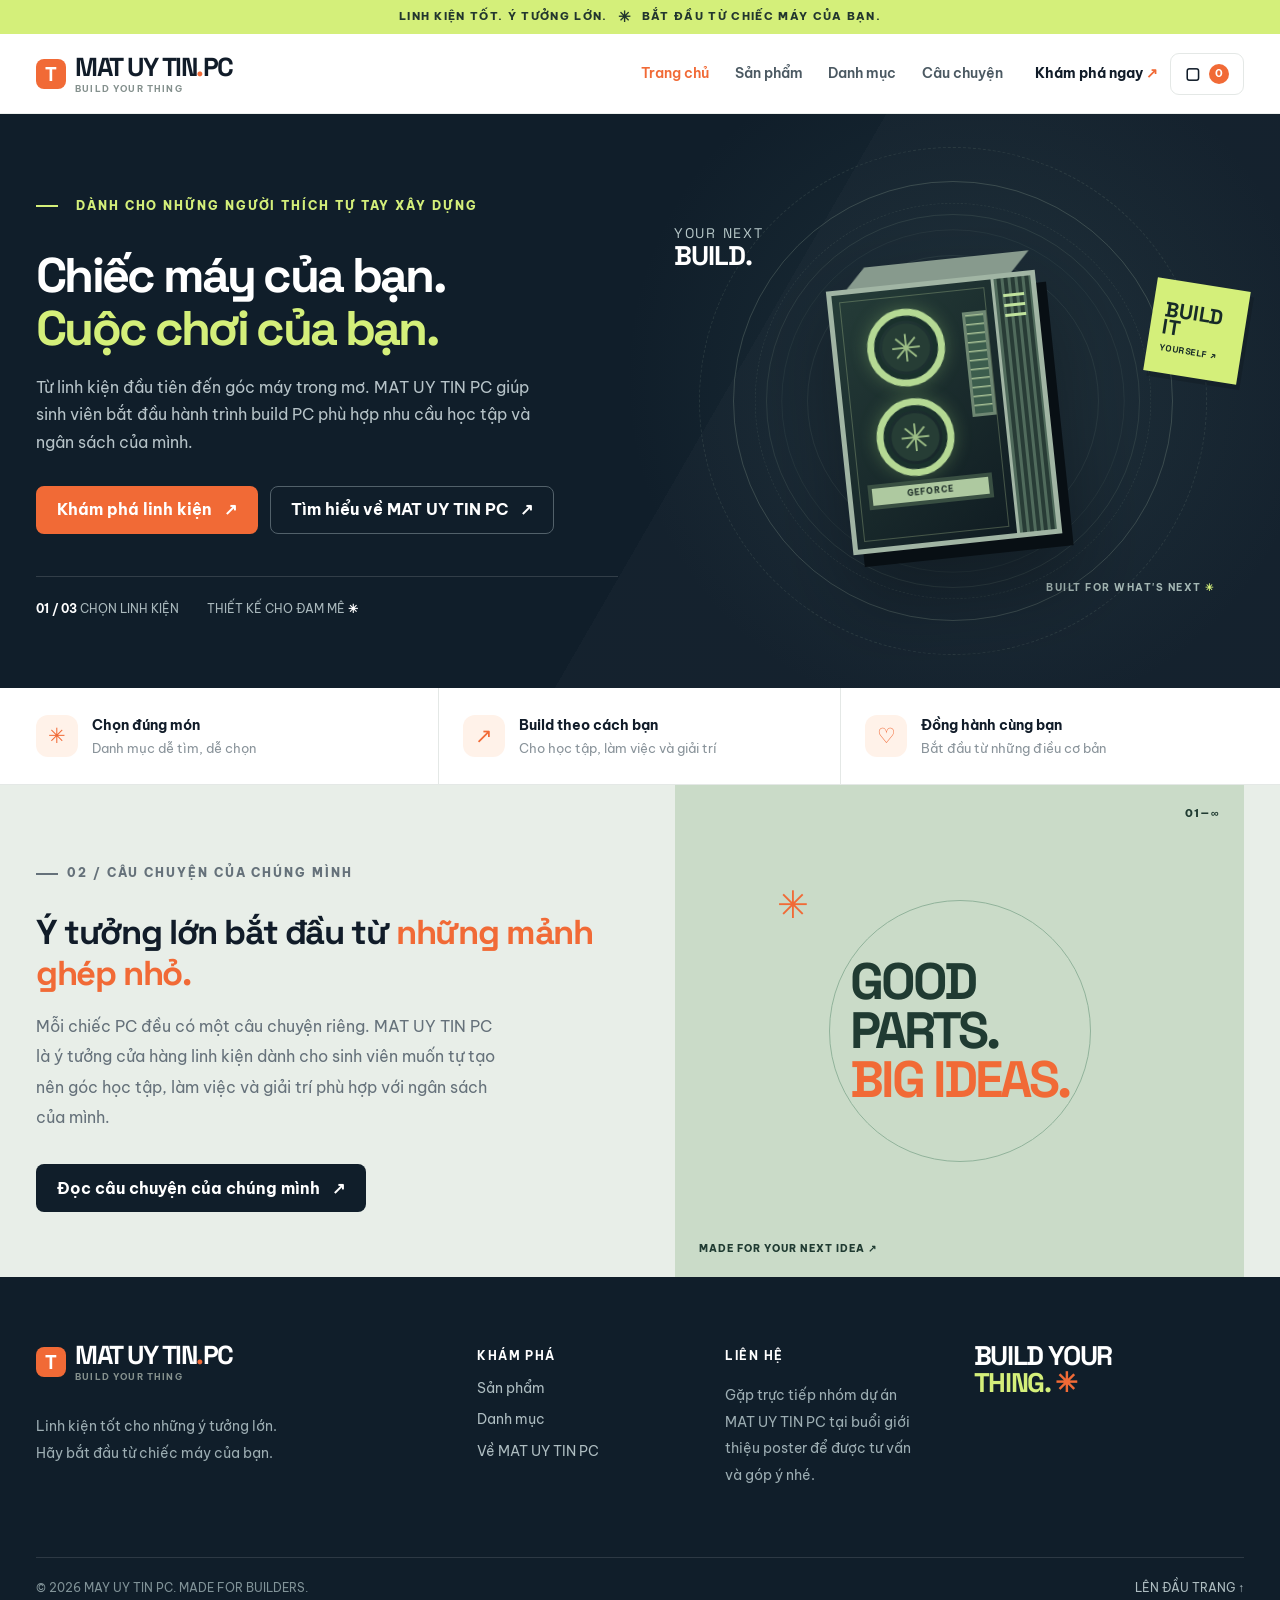
==== commit 0028ff01: "Adjust storefront typography using GearVN as reference" ====
--- a/index.html
+++ b/index.html
@@ -6,8 +6,8 @@
   <meta name="theme-color" content="#142c29">
   <meta name="description" content="MAT UY TIN PC — góc linh kiện cho chiếc máy tính tiếp theo của bạn.">
   <title>MAT UY TIN PC — Lắp máy theo cách của bạn</title>
-  <link rel="stylesheet" href="styles.css">
-  <script src="app.js" defer></script>
+  <link rel="stylesheet" href="styles.css?v=20261119-3">
+  <script src="app.js?v=20261119-3" defer></script>
 </head>
 <body>
   <div class="announcement">LINH KIỆN TỐT. Ý TƯỞNG LỚN. <span>✳</span> BẮT ĐẦU TỪ CHIẾC MÁY CỦA BẠN.</div>
--- a/styles.css
+++ b/styles.css
@@ -319,3 +319,62 @@
   .story-hero-inner>div:first-child{padding:48px 0 10px}
   .story-hero .build-visual{min-height:260px}
 }
+
+/* Cỡ chữ theo thứ bậc của một cửa hàng linh kiện: nội dung dễ đọc,
+   tên và thông số rõ ràng, giá nổi bật hơn thông tin phụ. */
+:root{--type-body:16px;--type-caption:12px;--type-price:20px}
+body{font-size:var(--type-body)}
+.announcement{font-size:11px}
+.logo small{font-size:9px}
+.nav-links,.header-link{font-size:14px}
+.cart-count{font-size:11px}
+.eyebrow,.section-kicker{font-size:var(--type-caption)}
+.hero-title{font-size:clamp(34px,3.8vw,52px)}
+.hero-description{font-size:16px;line-height:1.7}
+.hero-stats{font-size:12px}
+.button{font-size:16px;line-height:1.35}
+.benefit strong{font-size:14px}
+.benefit p,.benefit small{font-size:13px}
+.section-title{font-size:clamp(24px,2.2vw,28px);line-height:1.3}
+.section-description,.page-intro{font-size:15px}
+.category-tab,.search-box input{font-size:14px}
+.catalog-meta,.product-category{font-size:12px}
+.product-badge,.product-index{font-size:11px}
+.product-name{font-size:14px;line-height:1.45}
+.product-spec{font-size:13px;line-height:1.5}
+.product-price{font-size:var(--type-price)}
+.text-link,.category-card-action{font-size:13px}
+.demo-note{font-size:13px}
+.build-copy h2{font-size:clamp(28px,2.7vw,36px)}
+.category-card-number{font-size:12px}
+.category-card strong{font-size:32px}
+.category-card p{font-size:14px}
+.breadcrumbs{font-size:13px}
+.detail-copy h1{font-size:22px;line-height:1.3;letter-spacing:-.02em}
+.detail-spec{font-size:14px}
+.detail-price{font-size:28px;line-height:1.25}
+.detail-description{font-size:15px;line-height:1.65}
+.specs-section h2,.story-content h2{font-size:24px}
+.specs-table th,.specs-table td{font-size:14px;line-height:1.6}
+.story-hero h1{font-size:clamp(28px,3vw,38px)}
+.footer p,.footer a:not(.logo){font-size:14px}
+.footer-grid strong,.footer-bottom,.footer-bottom a:not(.logo){font-size:12px}
+.cart-header .section-kicker{font-size:12px}
+.cart-item-info strong{font-size:14px}
+.cart-item-info small,.cart-empty p,.cart-summary p{font-size:13px}
+.quantity-control,.continue-shopping,.checkout-back{font-size:14px}
+.checkout-form>p,.checkout-identity,.checkout-option,.checkout-success{font-size:14px}
+.checkout-options legend,.checkout-total{font-size:14px}
+@media(max-width:680px){
+  .announcement{font-size:10px}
+  .hero-title{font-size:34px}
+  .product-name{font-size:14px}
+  .product-price{font-size:19px}
+  .product-spec{font-size:13px}
+  .detail-copy h1{font-size:20px}
+  .category-card strong{font-size:28px}
+}
+@media(max-width:480px){
+  .product-bottom{align-items:flex-start;flex-direction:column}
+  .add-button{width:100%}
+}
